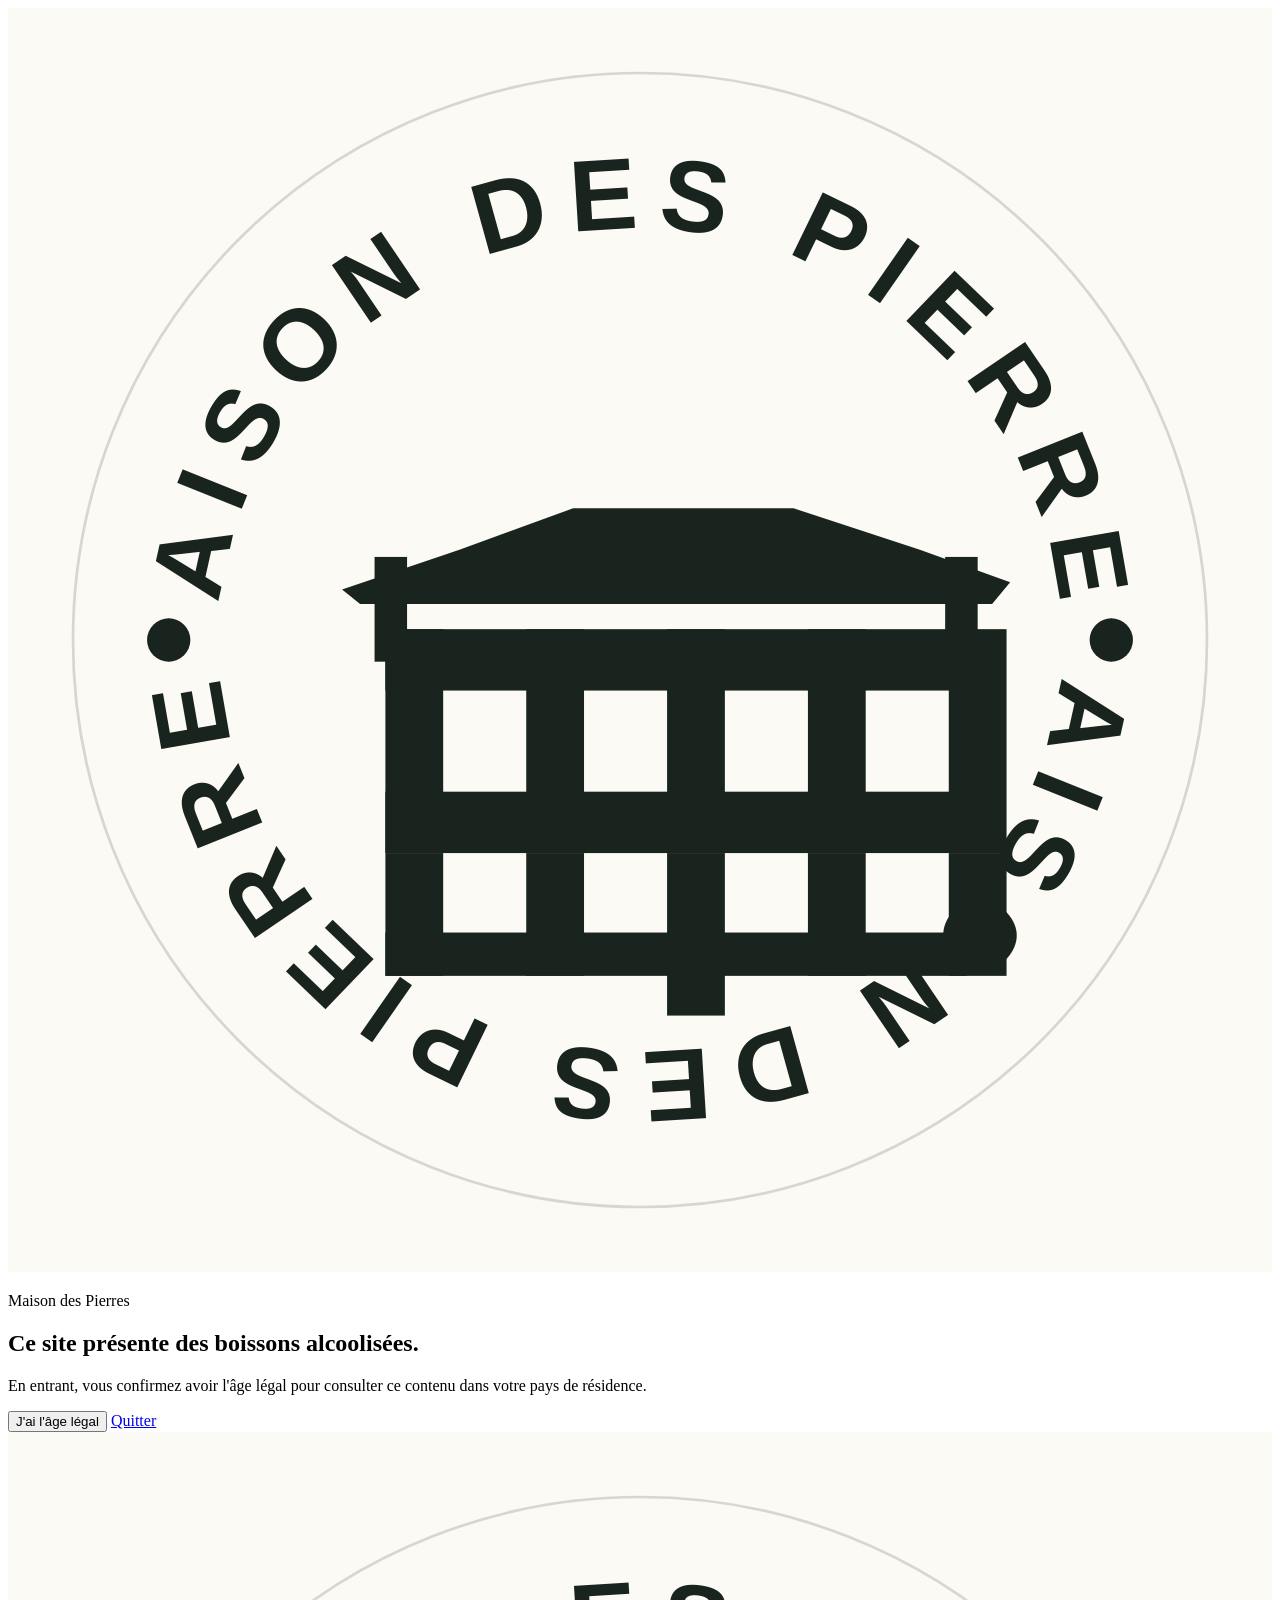
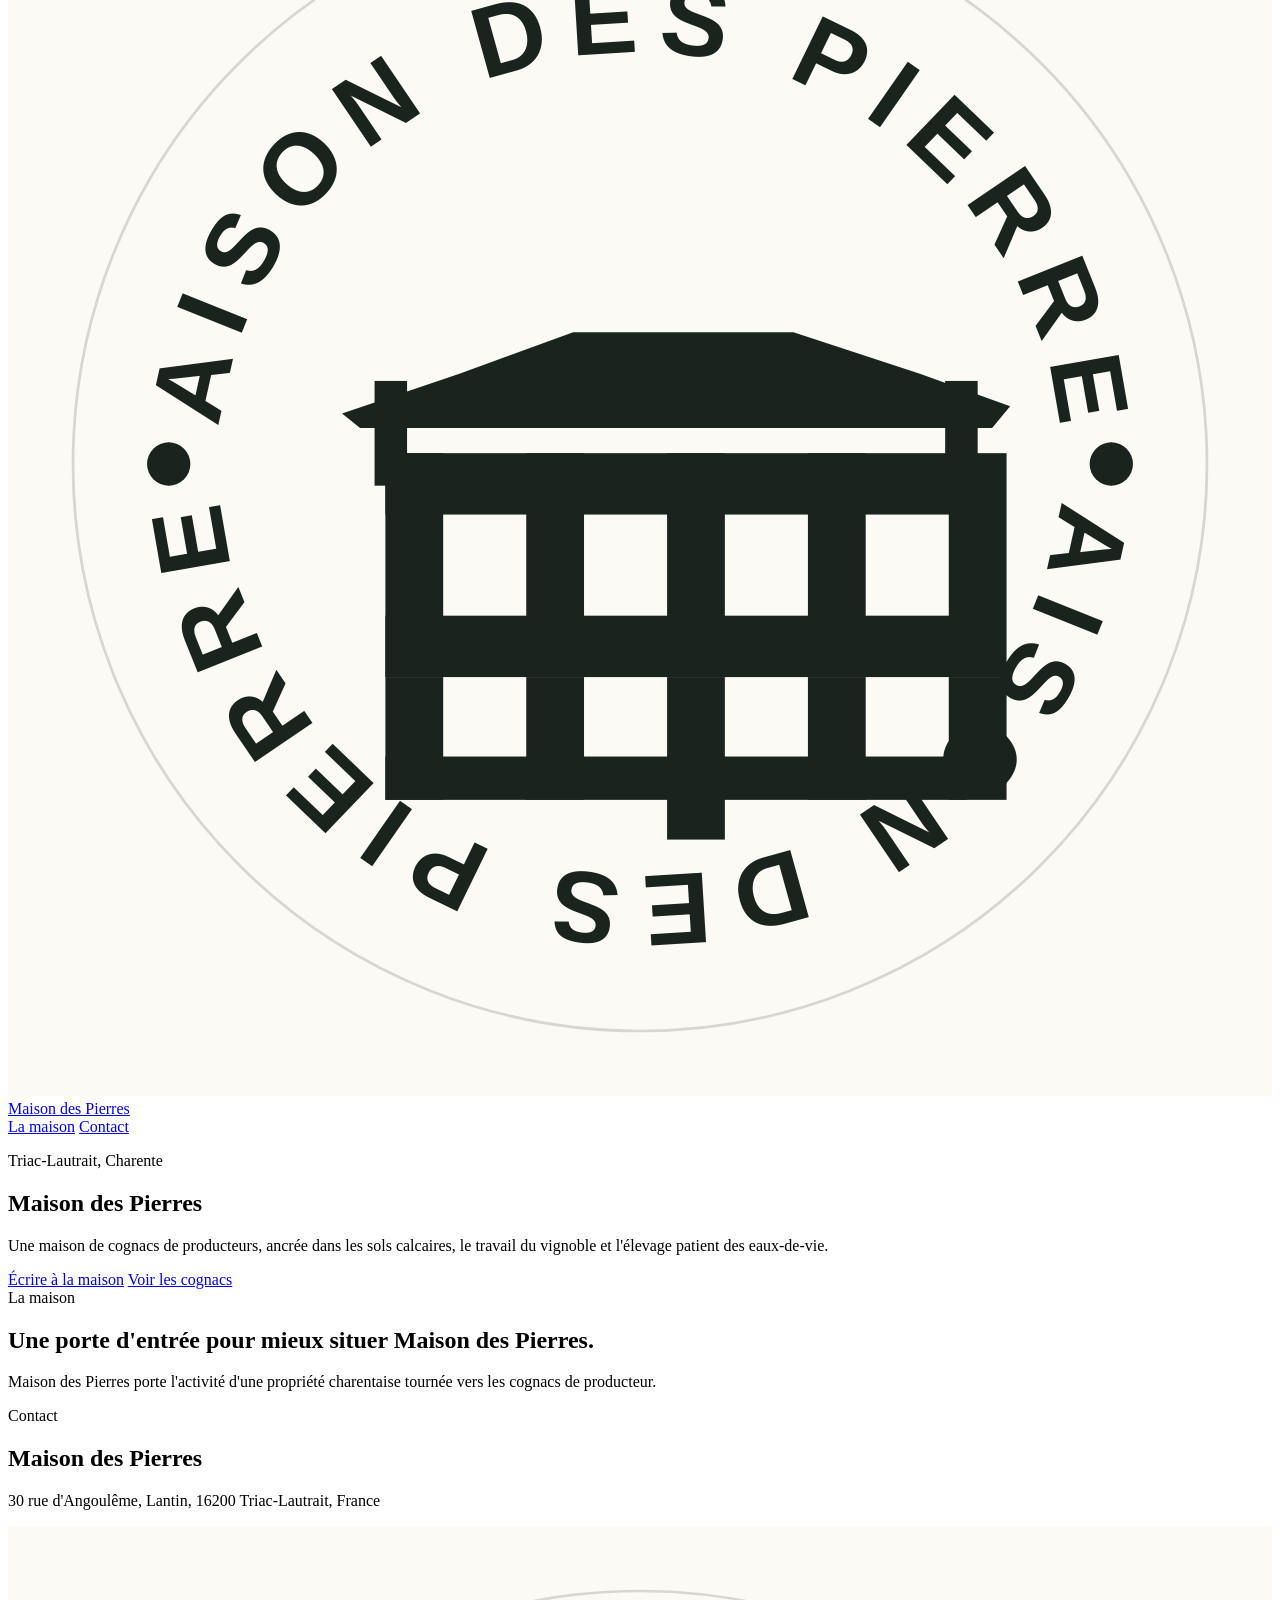
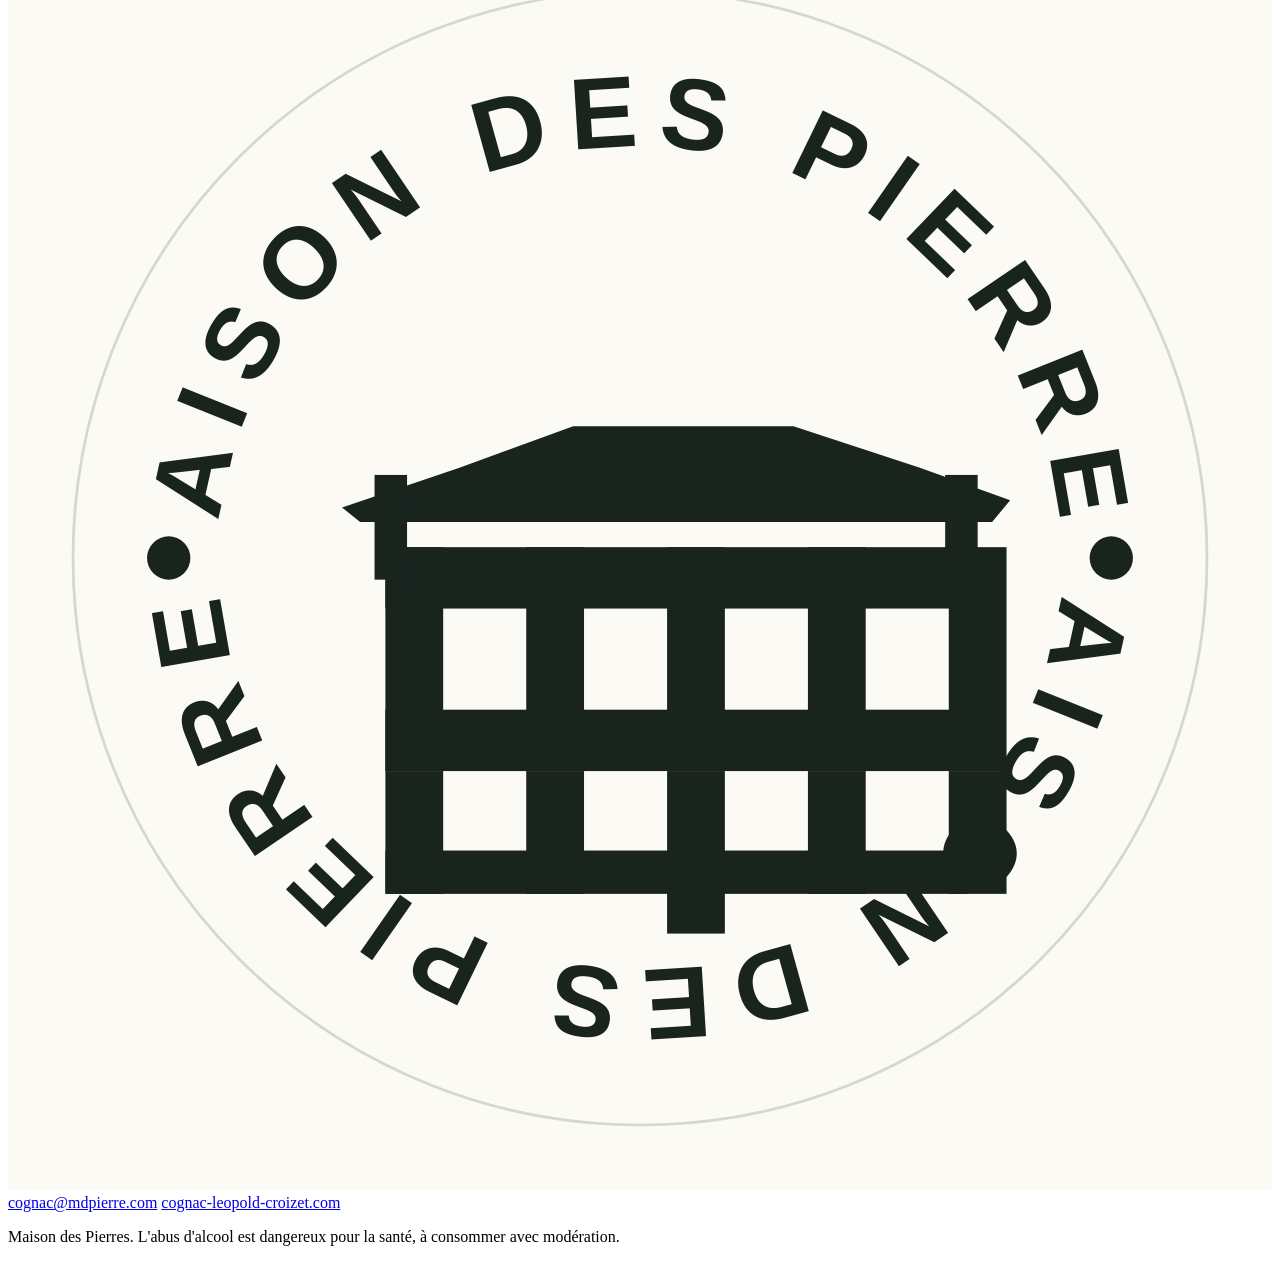
==== index.html @ 7866225a "Add Maison des Pierres landing page HTML" ====
<!doctype html>
<html lang="fr">
  <head>
    <meta charset="utf-8" />
    <meta name="viewport" content="width=device-width, initial-scale=1" />
    <title>Maison des Pierres | Cognacs de producteurs</title>
    <meta
      name="description"
      content="Maison des Pierres rassemble un vignoble familial charentais, la distillation, l'élevage et la mise en bouteille de cognacs de producteurs."
    />
    <meta name="theme-color" content="#183229" />
    <meta property="og:title" content="Maison des Pierres" />
    <meta
      property="og:description"
      content="Une maison charentaise de cognacs de producteurs, ancrée dans le vignoble et la pierre calcaire."
    />
    <meta property="og:type" content="website" />
    <meta property="og:url" content="https://mdespierres.com/" />
    <meta property="og:image" content="assets/maison-des-pierres-logo.svg" />
    <link rel="canonical" href="https://mdespierres.com/" />
    <link rel="icon" type="image/svg+xml" href="assets/favicon.svg" />
    <link rel="preconnect" href="https://fonts.googleapis.com" />
    <link rel="preconnect" href="https://fonts.gstatic.com" crossorigin />
    <link
      href="https://fonts.googleapis.com/css2?family=Fraunces:opsz,wght@9..144,500;9..144,700&family=Manrope:wght@400;500;600;700&display=swap"
      rel="stylesheet"
    />
    <link rel="stylesheet" href="styles.css" />
  </head>
  <body>
    <div class="age-gate" id="age-gate" role="dialog" aria-modal="true" aria-labelledby="age-title">
      <div class="age-gate__panel">
        <img class="age-gate__logo" src="assets/maison-des-pierres-logo.svg" alt="" />
        <p class="eyebrow">Maison des Pierres</p>
        <h2 id="age-title">Ce site présente des boissons alcoolisées.</h2>
        <p>
          En entrant, vous confirmez avoir l'âge légal pour consulter ce contenu
          dans votre pays de résidence.
        </p>
        <div class="age-gate__actions">
          <button class="button button--dark" type="button" id="age-accept">J'ai l'âge légal</button>
          <a class="button button--quiet" href="https://www.google.com">Quitter</a>
        </div>
      </div>
    </div>

    <header class="site-header">
      <a class="brand" href="#accueil" aria-label="Retour à l'accueil">
        <span class="brand__mark">
          <img src="assets/maison-des-pierres-logo.svg" alt="" />
        </span>
        <span>Maison des Pierres</span>
      </a>
      <nav class="site-nav" aria-label="Navigation principale">
        <a href="#maison">La maison</a>
        <a href="#contact">Contact</a>
      </nav>
    </header>

    <main id="accueil">
      <section class="hero" aria-labelledby="hero-title">
        <div class="hero__image" aria-hidden="true"></div>
        <div class="hero__content">
          <p class="hero__kicker">Triac-Lautrait, Charente</p>
          <h1 id="hero-title">Maison des Pierres</h1>
          <p class="hero__lead">
            Une maison de cognacs de producteurs, ancrée dans les sols calcaires,
            le travail du vignoble et l'élevage patient des eaux-de-vie.
          </p>
          <div class="hero__actions" aria-label="Actions principales">
            <a class="button button--light" href="mailto:cognac@mdpierre.com">Écrire à la maison</a>
            <a class="button button--outline" href="https://cognac-leopold-croizet.com/">Voir les cognacs</a>
          </div>
        </div>
      </section>

      <section class="section section--intro" id="maison" aria-labelledby="maison-title">
        <div class="section__label">La maison</div>
        <div class="section__body">
          <h2 id="maison-title">Une porte d'entrée pour mieux situer Maison des Pierres.</h2>
          <p>
            Maison des Pierres porte l'activité d'une propriété charentaise
            tournée vers les cognacs de producteur.
          </p>
        </div>
      </section>

      <section class="contact-band" id="contact" aria-labelledby="contact-title">
        <div>
          <p class="eyebrow">Contact</p>
          <h2 id="contact-title">Maison des Pierres</h2>
          <p>30 rue d'Angoulême, Lantin, 16200 Triac-Lautrait, France</p>
        </div>
        <div class="contact-band__actions">
          <img class="contact-band__logo" src="assets/maison-des-pierres-logo.svg" alt="" />
          <div class="contact-band__links">
            <a class="button button--dark" href="mailto:cognac@mdpierre.com">cognac@mdpierre.com</a>
            <a class="button button--line" href="https://cognac-leopold-croizet.com/">cognac-leopold-croizet.com</a>
          </div>
        </div>
      </section>
    </main>

    <footer class="site-footer">
      <p>Maison des Pierres. L'abus d'alcool est dangereux pour la santé, à consommer avec modération.</p>
    </footer>

    <script src="script.js"></script>
  </body>
</html>
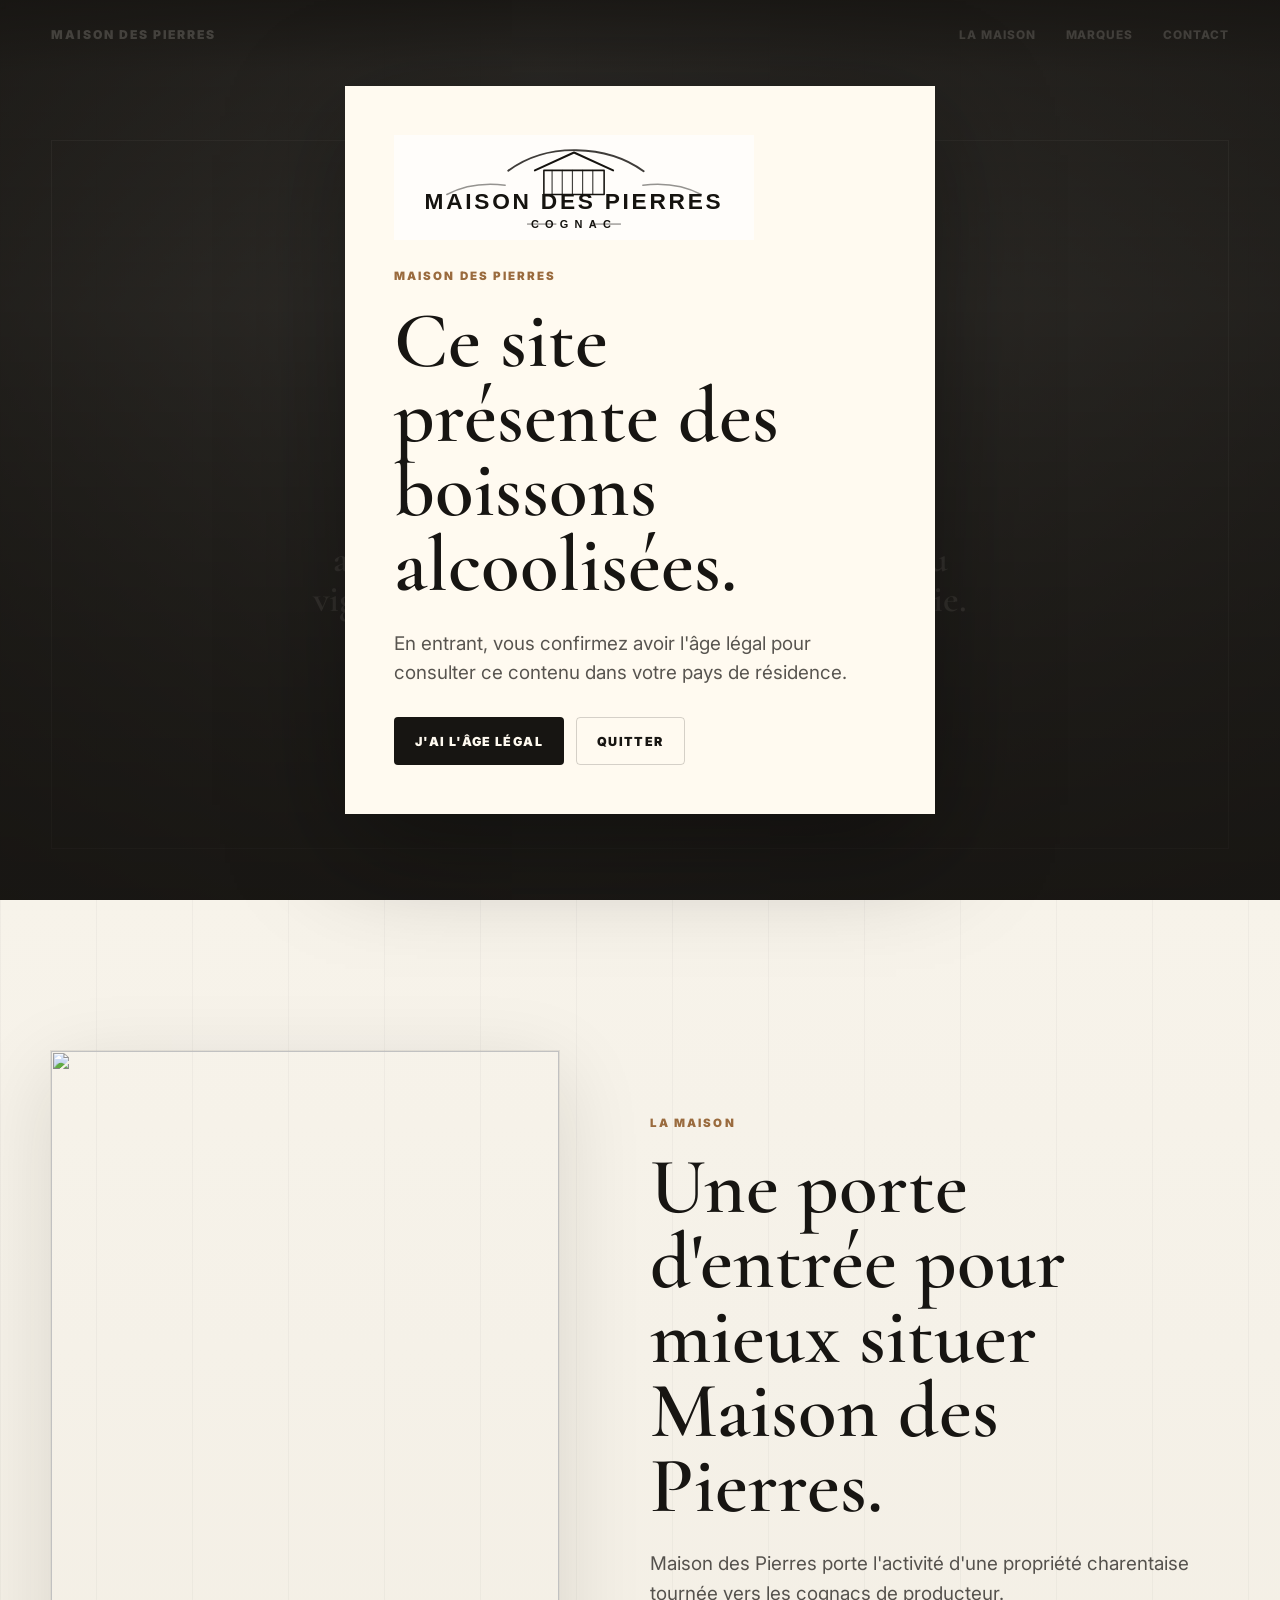
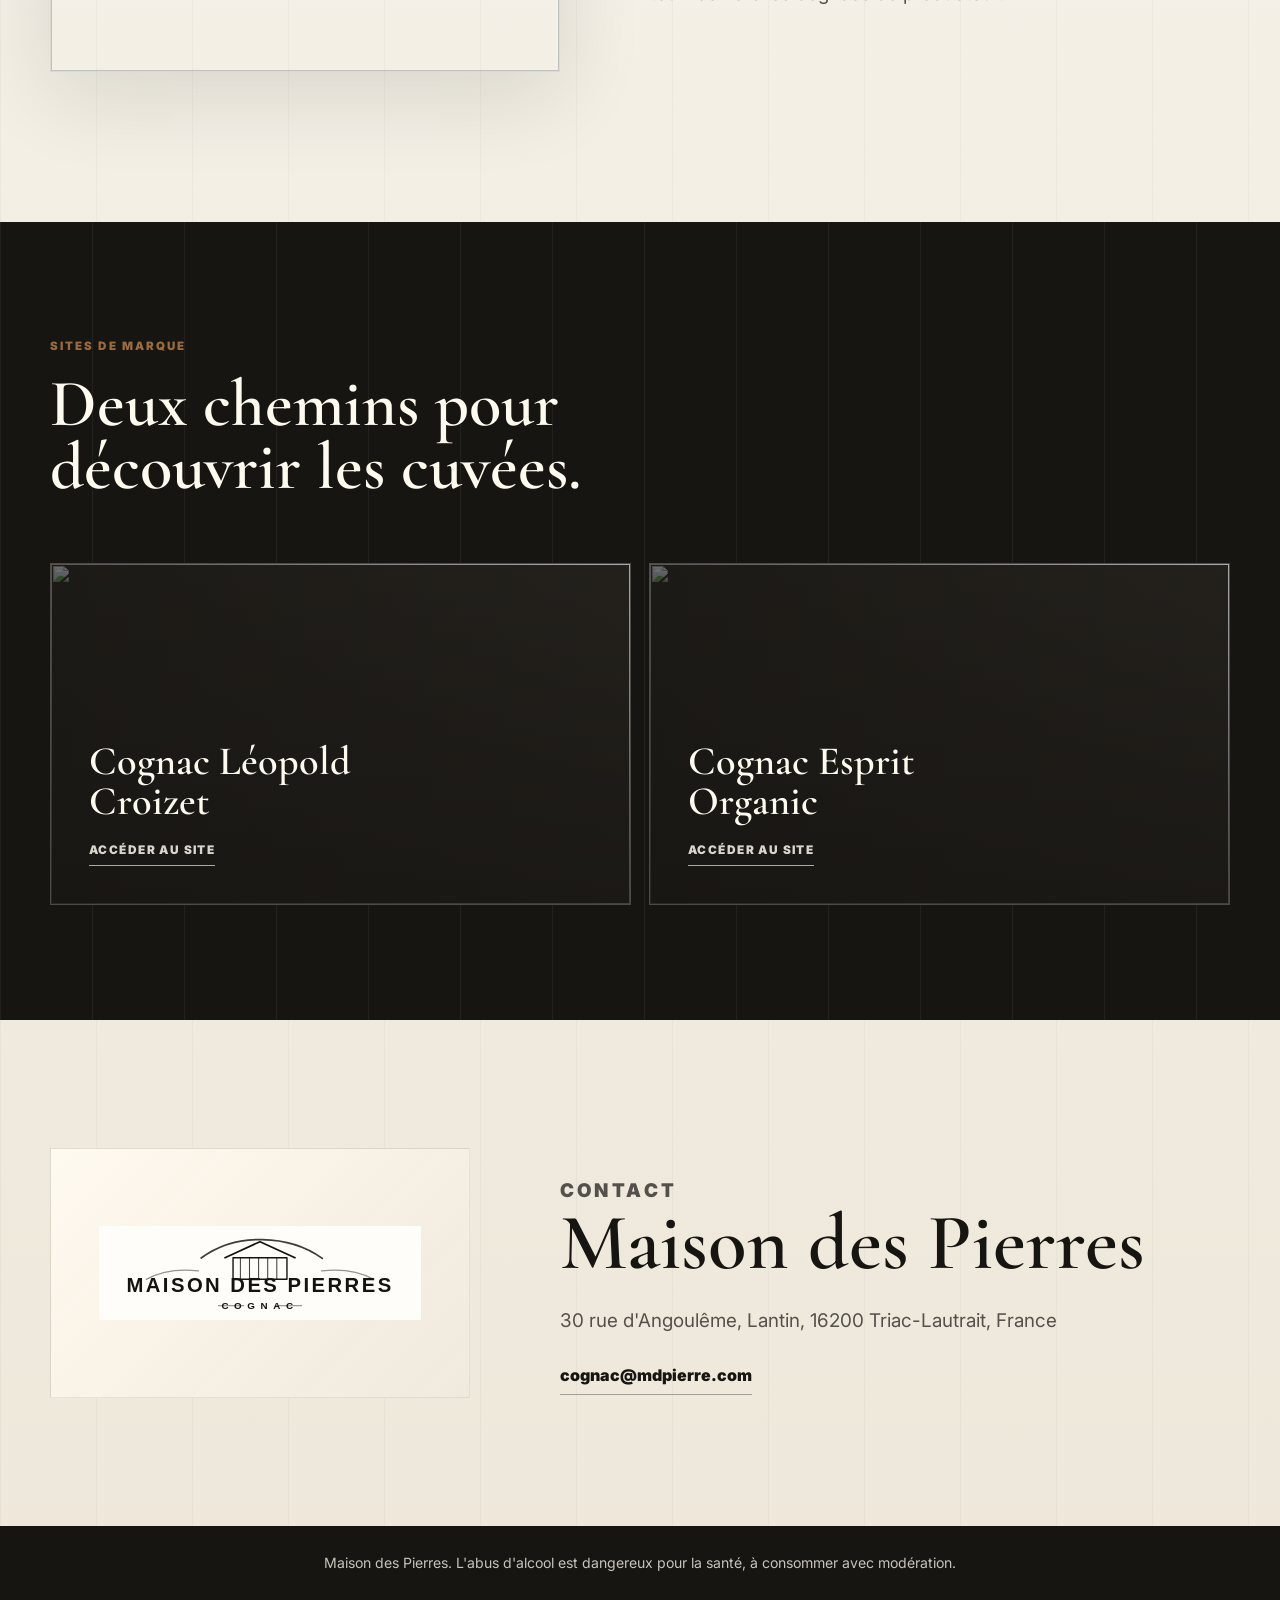
==== commit 96610f69: "Refresh Maison des Pierres homepage" ====
--- a/index.html
+++ b/index.html
@@ -8,21 +8,24 @@
       name="description"
       content="Maison des Pierres rassemble un vignoble familial charentais, la distillation, l'élevage et la mise en bouteille de cognacs de producteurs."
     />
-    <meta name="theme-color" content="#183229" />
+    <meta name="theme-color" content="#171512" />
     <meta property="og:title" content="Maison des Pierres" />
     <meta
       property="og:description"
       content="Une maison charentaise de cognacs de producteurs, ancrée dans le vignoble et la pierre calcaire."
     />
     <meta property="og:type" content="website" />
-    <meta property="og:url" content="https://mdespierres.com/" />
-    <meta property="og:image" content="assets/maison-des-pierres-logo.svg" />
-    <link rel="canonical" href="https://mdespierres.com/" />
+    <meta property="og:url" content="https://mdpierre.com/" />
+    <meta
+      property="og:image"
+      content="https://cognac-esprit-organic.com/assets/img/brand/hero-old-vine.jpg"
+    />
+    <link rel="canonical" href="https://mdpierre.com/" />
     <link rel="icon" type="image/svg+xml" href="assets/favicon.svg" />
     <link rel="preconnect" href="https://fonts.googleapis.com" />
     <link rel="preconnect" href="https://fonts.gstatic.com" crossorigin />
     <link
-      href="https://fonts.googleapis.com/css2?family=Fraunces:opsz,wght@9..144,500;9..144,700&family=Manrope:wght@400;500;600;700&display=swap"
+      href="https://fonts.googleapis.com/css2?family=Cormorant+Garamond:wght@500;600;700&family=Inter:wght@400;500;600;700;800&display=swap"
       rel="stylesheet"
     />
     <link rel="stylesheet" href="styles.css" />
@@ -39,44 +42,51 @@
         </p>
         <div class="age-gate__actions">
           <button class="button button--dark" type="button" id="age-accept">J'ai l'âge légal</button>
-          <a class="button button--quiet" href="https://www.google.com">Quitter</a>
+          <a class="button button--ghost" href="https://www.google.com">Quitter</a>
         </div>
       </div>
     </div>
 
     <header class="site-header">
       <a class="brand" href="#accueil" aria-label="Retour à l'accueil">
-        <span class="brand__mark">
-          <img src="assets/maison-des-pierres-logo.svg" alt="" />
-        </span>
         <span>Maison des Pierres</span>
       </a>
       <nav class="site-nav" aria-label="Navigation principale">
         <a href="#maison">La maison</a>
+        <a href="#marques">Marques</a>
         <a href="#contact">Contact</a>
       </nav>
     </header>
 
     <main id="accueil">
       <section class="hero" aria-labelledby="hero-title">
-        <div class="hero__image" aria-hidden="true"></div>
+        <img
+          class="hero__image"
+          src="https://cognac-esprit-organic.com/assets/img/brand/hero-old-vine.jpg"
+          alt=""
+        />
+        <div class="hero__scrim" aria-hidden="true"></div>
         <div class="hero__content">
           <p class="hero__kicker">Triac-Lautrait, Charente</p>
+          <img class="hero__logo" src="assets/maison-des-pierres-logo.svg" alt="Maison des Pierres Cognac" />
           <h1 id="hero-title">Maison des Pierres</h1>
           <p class="hero__lead">
             Une maison de cognacs de producteurs, ancrée dans les sols calcaires,
             le travail du vignoble et l'élevage patient des eaux-de-vie.
           </p>
-          <div class="hero__actions" aria-label="Actions principales">
-            <a class="button button--light" href="mailto:cognac@mdpierre.com">Écrire à la maison</a>
-            <a class="button button--outline" href="https://cognac-leopold-croizet.com/">Voir les cognacs</a>
-          </div>
+          <a class="button button--light" href="mailto:cognac@mdpierre.com">Écrire à la maison</a>
         </div>
       </section>
 
-      <section class="section section--intro" id="maison" aria-labelledby="maison-title">
-        <div class="section__label">La maison</div>
-        <div class="section__body">
+      <section class="intro" id="maison" aria-labelledby="maison-title">
+        <div class="intro__media">
+          <img
+            src="https://cognac-leopold-croizet.com/wp-content/uploads/2022/02/propriete_02-scaled.jpg"
+            alt=""
+          />
+        </div>
+        <div class="intro__content">
+          <p class="eyebrow">La maison</p>
           <h2 id="maison-title">Une porte d'entrée pour mieux situer Maison des Pierres.</h2>
           <p>
             Maison des Pierres porte l'activité d'une propriété charentaise
@@ -85,18 +95,43 @@
         </div>
       </section>
 
+      <section class="brand-links" id="marques" aria-labelledby="brands-title">
+        <div class="brand-links__heading">
+          <p class="eyebrow">Sites de marque</p>
+          <h2 id="brands-title">Deux chemins pour découvrir les cuvées.</h2>
+        </div>
+        <div class="brand-links__grid">
+          <a class="brand-card" href="https://cognac-leopold-croizet.com/">
+            <img
+              src="https://cognac-leopold-croizet.com/wp-content/uploads/2021/10/rencontre_01-scaled-scaled.jpg"
+              alt=""
+            />
+            <span class="brand-card__shade" aria-hidden="true"></span>
+            <span class="brand-card__content">
+              <span>Cognac Léopold Croizet</span>
+              <span>Accéder au site</span>
+            </span>
+          </a>
+          <a class="brand-card" href="https://cognac-esprit-organic.com/">
+            <img src="https://cognac-esprit-organic.com/assets/img/products/gamme-esprit-organic.jpg" alt="" />
+            <span class="brand-card__shade" aria-hidden="true"></span>
+            <span class="brand-card__content">
+              <span>Cognac Esprit Organic</span>
+              <span>Accéder au site</span>
+            </span>
+          </a>
+        </div>
+      </section>
+
       <section class="contact-band" id="contact" aria-labelledby="contact-title">
-        <div>
+        <div class="contact-band__identity">
+          <img src="assets/maison-des-pierres-logo.svg" alt="" />
+        </div>
+        <div class="contact-band__content">
           <p class="eyebrow">Contact</p>
           <h2 id="contact-title">Maison des Pierres</h2>
           <p>30 rue d'Angoulême, Lantin, 16200 Triac-Lautrait, France</p>
-        </div>
-        <div class="contact-band__actions">
-          <img class="contact-band__logo" src="assets/maison-des-pierres-logo.svg" alt="" />
-          <div class="contact-band__links">
-            <a class="button button--dark" href="mailto:cognac@mdpierre.com">cognac@mdpierre.com</a>
-            <a class="button button--line" href="https://cognac-leopold-croizet.com/">cognac-leopold-croizet.com</a>
-          </div>
+          <a class="contact-link" href="mailto:cognac@mdpierre.com">cognac@mdpierre.com</a>
         </div>
       </section>
     </main>
--- a/styles.css
+++ b/styles.css
@@ -0,0 +1,565 @@
+:root {
+  --ink: #171512;
+  --charcoal: #26231e;
+  --paper: #f5f1e8;
+  --vellum: #fffaf0;
+  --stone: #d7ccba;
+  --vine: #263e31;
+  --moss: #5f7357;
+  --bronze: #9a6b3e;
+  --cognac: #b66d35;
+  --wine: #5e2f28;
+  --white: #ffffff;
+  --shadow: 0 26px 90px rgba(23, 21, 18, 0.22);
+  --radius: 8px;
+  color: var(--ink);
+  background: var(--paper);
+  font-family: "Inter", Arial, sans-serif;
+  letter-spacing: 0;
+}
+
+* {
+  box-sizing: border-box;
+}
+
+html {
+  scroll-behavior: smooth;
+}
+
+body {
+  min-width: 320px;
+  margin: 0;
+  color: var(--ink);
+  background:
+    linear-gradient(90deg, rgba(38, 35, 30, 0.035) 1px, transparent 1px) 0 0 / 96px 96px,
+    linear-gradient(180deg, #fbf7ee 0%, var(--paper) 42%, #eee7da 100%);
+  font-family: "Inter", Arial, sans-serif;
+  line-height: 1.55;
+}
+
+body.age-locked {
+  overflow: hidden;
+}
+
+a {
+  color: inherit;
+  text-decoration: none;
+}
+
+img {
+  display: block;
+  max-width: 100%;
+}
+
+button,
+a {
+  -webkit-tap-highlight-color: transparent;
+}
+
+button:focus-visible,
+a:focus-visible {
+  outline: 3px solid rgba(154, 107, 62, 0.95);
+  outline-offset: 4px;
+}
+
+.site-header {
+  position: fixed;
+  inset: 0 0 auto;
+  z-index: 20;
+  display: grid;
+  grid-template-columns: 1fr auto;
+  align-items: center;
+  gap: clamp(14px, 3vw, 34px);
+  padding: 26px clamp(18px, 4vw, 58px);
+  color: var(--vellum);
+  background: linear-gradient(180deg, rgba(23, 21, 18, 0.74), rgba(23, 21, 18, 0));
+}
+
+.brand {
+  justify-self: start;
+  color: rgba(255, 250, 240, 0.88);
+  font-size: 0.76rem;
+  font-weight: 900;
+  letter-spacing: 0.16em;
+  text-transform: uppercase;
+}
+
+.site-nav {
+  justify-self: end;
+  display: flex;
+  align-items: center;
+  gap: clamp(14px, 2.6vw, 30px);
+  font-size: 0.74rem;
+  font-weight: 800;
+  letter-spacing: 0.08em;
+  text-transform: uppercase;
+}
+
+.site-nav a {
+  opacity: 0.82;
+}
+
+.site-nav a:hover {
+  opacity: 1;
+}
+
+.hero {
+  position: relative;
+  isolation: isolate;
+  display: grid;
+  min-height: 100svh;
+  overflow: hidden;
+  color: var(--vellum);
+}
+
+.hero__image,
+.hero__scrim {
+  position: absolute;
+  inset: 0;
+  z-index: -2;
+}
+
+.hero__image {
+  width: 100%;
+  height: 100%;
+  object-fit: cover;
+  filter: saturate(0.88) contrast(1.08);
+  transform: scale(1.02);
+}
+
+.hero__scrim {
+  z-index: -1;
+  background:
+    linear-gradient(180deg, rgba(23, 21, 18, 0.64) 0%, rgba(23, 21, 18, 0.22) 34%, rgba(23, 21, 18, 0.78) 100%),
+    linear-gradient(90deg, rgba(23, 21, 18, 0.64), rgba(23, 21, 18, 0.14) 42%, rgba(23, 21, 18, 0.6));
+}
+
+.hero::after {
+  position: absolute;
+  inset: clamp(92px, 12vw, 140px) clamp(18px, 4vw, 58px) clamp(28px, 4vw, 58px);
+  z-index: -1;
+  pointer-events: none;
+  content: "";
+  border: 1px solid rgba(255, 250, 240, 0.26);
+}
+
+.hero__content {
+  display: grid;
+  justify-items: center;
+  align-self: center;
+  width: min(850px, calc(100% - 36px));
+  padding: clamp(126px, 16vw, 190px) 0 clamp(80px, 10vw, 120px);
+  margin: 0 auto;
+  text-align: center;
+}
+
+.hero__kicker,
+.eyebrow {
+  margin: 0 0 18px;
+  color: var(--bronze);
+  font-size: 0.72rem;
+  font-weight: 900;
+  letter-spacing: 0.18em;
+  text-transform: uppercase;
+}
+
+.hero__kicker {
+  color: rgba(255, 250, 240, 0.78);
+}
+
+.hero__logo {
+  width: min(500px, 78vw);
+  filter: drop-shadow(0 22px 54px rgba(23, 21, 18, 0.4));
+}
+
+.hero h1 {
+  position: absolute;
+  width: 1px;
+  height: 1px;
+  padding: 0;
+  margin: -1px;
+  overflow: hidden;
+  clip: rect(0, 0, 0, 0);
+  white-space: nowrap;
+  border: 0;
+}
+
+.hero__lead {
+  max-width: 690px;
+  margin: clamp(28px, 5vw, 48px) 0 0;
+  color: rgba(255, 250, 240, 0.9);
+  font-family: "Cormorant Garamond", Georgia, serif;
+  font-size: clamp(1.55rem, 3vw, 2.35rem);
+  font-weight: 600;
+  line-height: 1.06;
+}
+
+.button {
+  display: inline-flex;
+  align-items: center;
+  justify-content: center;
+  min-height: 48px;
+  padding: 0 20px;
+  margin-top: 32px;
+  border: 1px solid transparent;
+  border-radius: 4px;
+  font: inherit;
+  font-size: 0.78rem;
+  font-weight: 900;
+  letter-spacing: 0.11em;
+  text-transform: uppercase;
+  cursor: pointer;
+  transition:
+    border-color 180ms ease,
+    background 180ms ease,
+    color 180ms ease,
+    transform 180ms ease;
+}
+
+.button:hover {
+  transform: translateY(-2px);
+}
+
+.button--light {
+  color: var(--ink);
+  background: var(--vellum);
+  border-color: rgba(255, 250, 240, 0.74);
+}
+
+.button--dark {
+  color: var(--vellum);
+  background: var(--ink);
+}
+
+.button--ghost {
+  color: var(--ink);
+  border-color: rgba(23, 21, 18, 0.18);
+  background: transparent;
+}
+
+.intro {
+  display: grid;
+  grid-template-columns: minmax(260px, 0.88fr) minmax(0, 1fr);
+  gap: clamp(34px, 7vw, 94px);
+  align-items: center;
+  width: min(1180px, calc(100% - 36px));
+  padding: clamp(82px, 12vw, 150px) 0;
+  margin: 0 auto;
+}
+
+.intro__media {
+  aspect-ratio: 0.82;
+  overflow: hidden;
+  border: 1px solid rgba(23, 21, 18, 0.1);
+  box-shadow: 0 22px 80px rgba(23, 21, 18, 0.12);
+}
+
+.intro__media img {
+  width: 100%;
+  height: 100%;
+  object-fit: cover;
+  filter: saturate(0.86) contrast(1.02);
+}
+
+.intro__content {
+  max-width: 720px;
+}
+
+.intro h2,
+.brand-links h2,
+.contact-band h2,
+.age-gate__panel h2 {
+  margin: 0;
+  color: var(--ink);
+  font-family: "Cormorant Garamond", Georgia, serif;
+  font-size: clamp(2.5rem, 6.2vw, 5.8rem);
+  font-weight: 600;
+  line-height: 0.94;
+}
+
+.intro__content p:not(.eyebrow),
+.contact-band p,
+.age-gate__panel p:not(.eyebrow) {
+  max-width: 620px;
+  margin: 26px 0 0;
+  color: rgba(23, 21, 18, 0.72);
+  font-size: clamp(1.02rem, 1.5vw, 1.18rem);
+}
+
+.brand-links {
+  padding: clamp(66px, 9vw, 116px) 0;
+  color: var(--vellum);
+  background:
+    linear-gradient(90deg, rgba(255, 250, 240, 0.05) 1px, transparent 1px) 0 0 / 92px 92px,
+    var(--ink);
+}
+
+.brand-links__heading,
+.brand-links__grid {
+  width: min(1180px, calc(100% - 36px));
+  margin: 0 auto;
+}
+
+.brand-links h2 {
+  max-width: 660px;
+  color: var(--vellum);
+  font-size: clamp(2.35rem, 5.2vw, 4.9rem);
+}
+
+.brand-links__grid {
+  display: grid;
+  grid-template-columns: repeat(2, minmax(0, 1fr));
+  gap: 18px;
+  margin-top: clamp(34px, 6vw, 64px);
+}
+
+.brand-card {
+  position: relative;
+  isolation: isolate;
+  min-height: clamp(250px, 28vw, 340px);
+  overflow: hidden;
+  border: 1px solid rgba(255, 250, 240, 0.18);
+  background: var(--charcoal);
+}
+
+.brand-card img,
+.brand-card__shade {
+  position: absolute;
+  inset: 0;
+  z-index: -2;
+  width: 100%;
+  height: 100%;
+}
+
+.brand-card img {
+  object-fit: cover;
+  filter: saturate(0.82) contrast(1.02);
+  transition:
+    filter 240ms ease,
+    transform 320ms ease;
+}
+
+.brand-card__shade {
+  z-index: -1;
+  background:
+    linear-gradient(180deg, rgba(23, 21, 18, 0.12), rgba(23, 21, 18, 0.74)),
+    linear-gradient(90deg, rgba(23, 21, 18, 0.58), rgba(23, 21, 18, 0.02));
+}
+
+.brand-card__content {
+  display: flex;
+  flex-direction: column;
+  justify-content: flex-end;
+  min-height: inherit;
+  padding: clamp(22px, 4vw, 38px);
+}
+
+.brand-card__content span:first-child {
+  max-width: 320px;
+  font-family: "Cormorant Garamond", Georgia, serif;
+  font-size: clamp(1.9rem, 3.15vw, 3rem);
+  font-weight: 600;
+  line-height: 0.98;
+}
+
+.brand-card__content span:last-child {
+  width: max-content;
+  margin-top: 20px;
+  padding-bottom: 5px;
+  border-bottom: 1px solid rgba(255, 250, 240, 0.64);
+  color: rgba(255, 250, 240, 0.84);
+  font-size: 0.74rem;
+  font-weight: 900;
+  letter-spacing: 0.12em;
+  text-transform: uppercase;
+}
+
+.brand-card:hover img {
+  filter: saturate(1) contrast(1.06);
+  transform: scale(1.035);
+}
+
+.contact-band {
+  display: grid;
+  grid-template-columns: minmax(220px, 420px) minmax(0, 1fr);
+  gap: clamp(32px, 7vw, 92px);
+  align-items: center;
+  width: min(1180px, calc(100% - 36px));
+  padding: clamp(72px, 10vw, 132px) 0;
+  margin: 0 auto;
+}
+
+.contact-band__identity {
+  display: grid;
+  min-height: 250px;
+  place-items: center;
+  padding: clamp(28px, 5vw, 48px);
+  border: 1px solid rgba(23, 21, 18, 0.1);
+  background:
+    linear-gradient(135deg, rgba(255, 250, 240, 0.9), rgba(238, 231, 218, 0.88)),
+    var(--vellum);
+}
+
+.contact-band__identity img {
+  width: min(360px, 100%);
+}
+
+.contact-link {
+  display: inline-block;
+  margin-top: 28px;
+  padding-bottom: 6px;
+  border-bottom: 1px solid rgba(23, 21, 18, 0.35);
+  color: var(--ink);
+  font-weight: 900;
+}
+
+.site-footer {
+  padding: 26px 18px 34px;
+  color: rgba(255, 250, 240, 0.76);
+  background: var(--ink);
+  text-align: center;
+}
+
+.site-footer p {
+  max-width: 900px;
+  margin: 0 auto;
+  font-size: 0.88rem;
+}
+
+.age-gate {
+  position: fixed;
+  inset: 0;
+  z-index: 100;
+  display: grid;
+  place-items: center;
+  padding: 18px;
+  background:
+    linear-gradient(180deg, rgba(23, 21, 18, 0.78), rgba(23, 21, 18, 0.92)),
+    url("https://cognac-esprit-organic.com/assets/img/brand/hero-old-vine.jpg") center / cover;
+}
+
+.age-gate[hidden] {
+  display: none;
+}
+
+.age-gate__panel {
+  width: min(590px, 100%);
+  padding: clamp(28px, 6vw, 48px);
+  border: 1px solid rgba(255, 250, 240, 0.38);
+  background: var(--vellum);
+  box-shadow: 0 30px 110px rgba(0, 0, 0, 0.38);
+}
+
+.age-gate__logo {
+  width: min(360px, 100%);
+  margin: 0 0 28px;
+}
+
+.age-gate__actions {
+  display: flex;
+  flex-wrap: wrap;
+  gap: 12px;
+  margin-top: 30px;
+}
+
+.age-gate__actions .button {
+  margin-top: 0;
+}
+
+@media (prefers-reduced-motion: reduce) {
+  *,
+  *::before,
+  *::after {
+    scroll-behavior: auto !important;
+    transition: none !important;
+  }
+}
+
+@media (max-width: 920px) {
+  .site-header {
+    position: absolute;
+    grid-template-columns: 1fr;
+    justify-items: center;
+    gap: 16px;
+    background: linear-gradient(180deg, rgba(23, 21, 18, 0.72), rgba(23, 21, 18, 0));
+  }
+
+  .brand,
+  .site-nav {
+    grid-column: 1;
+    justify-self: center;
+  }
+
+  .site-nav {
+    gap: 18px;
+    font-size: 0.68rem;
+  }
+
+  .intro,
+  .contact-band {
+    grid-template-columns: 1fr;
+  }
+
+  .intro__media {
+    aspect-ratio: 1.3;
+  }
+
+  .brand-links__grid {
+    grid-template-columns: 1fr;
+  }
+}
+
+@media (max-width: 560px) {
+  .site-header {
+    padding-top: 22px;
+  }
+
+  .brand {
+    font-size: 0.68rem;
+  }
+
+  .site-nav {
+    width: 100%;
+    justify-content: center;
+    gap: 12px;
+  }
+
+  .hero__content {
+    width: min(100% - 28px, 850px);
+    padding-top: 168px;
+  }
+
+  .hero::after {
+    inset: 124px 14px 22px;
+  }
+
+  .hero__logo {
+    width: min(390px, 88vw);
+  }
+
+  .intro h2,
+  .brand-links h2,
+  .contact-band h2 {
+    font-size: clamp(2.7rem, 12vw, 4.25rem);
+    line-height: 0.98;
+  }
+
+  .button {
+    width: 100%;
+  }
+
+  .intro,
+  .brand-links__heading,
+  .brand-links__grid,
+  .contact-band {
+    width: min(100% - 28px, 1180px);
+  }
+
+  .brand-card {
+    min-height: 286px;
+  }
+
+  .age-gate__actions {
+    flex-direction: column;
+  }
+}
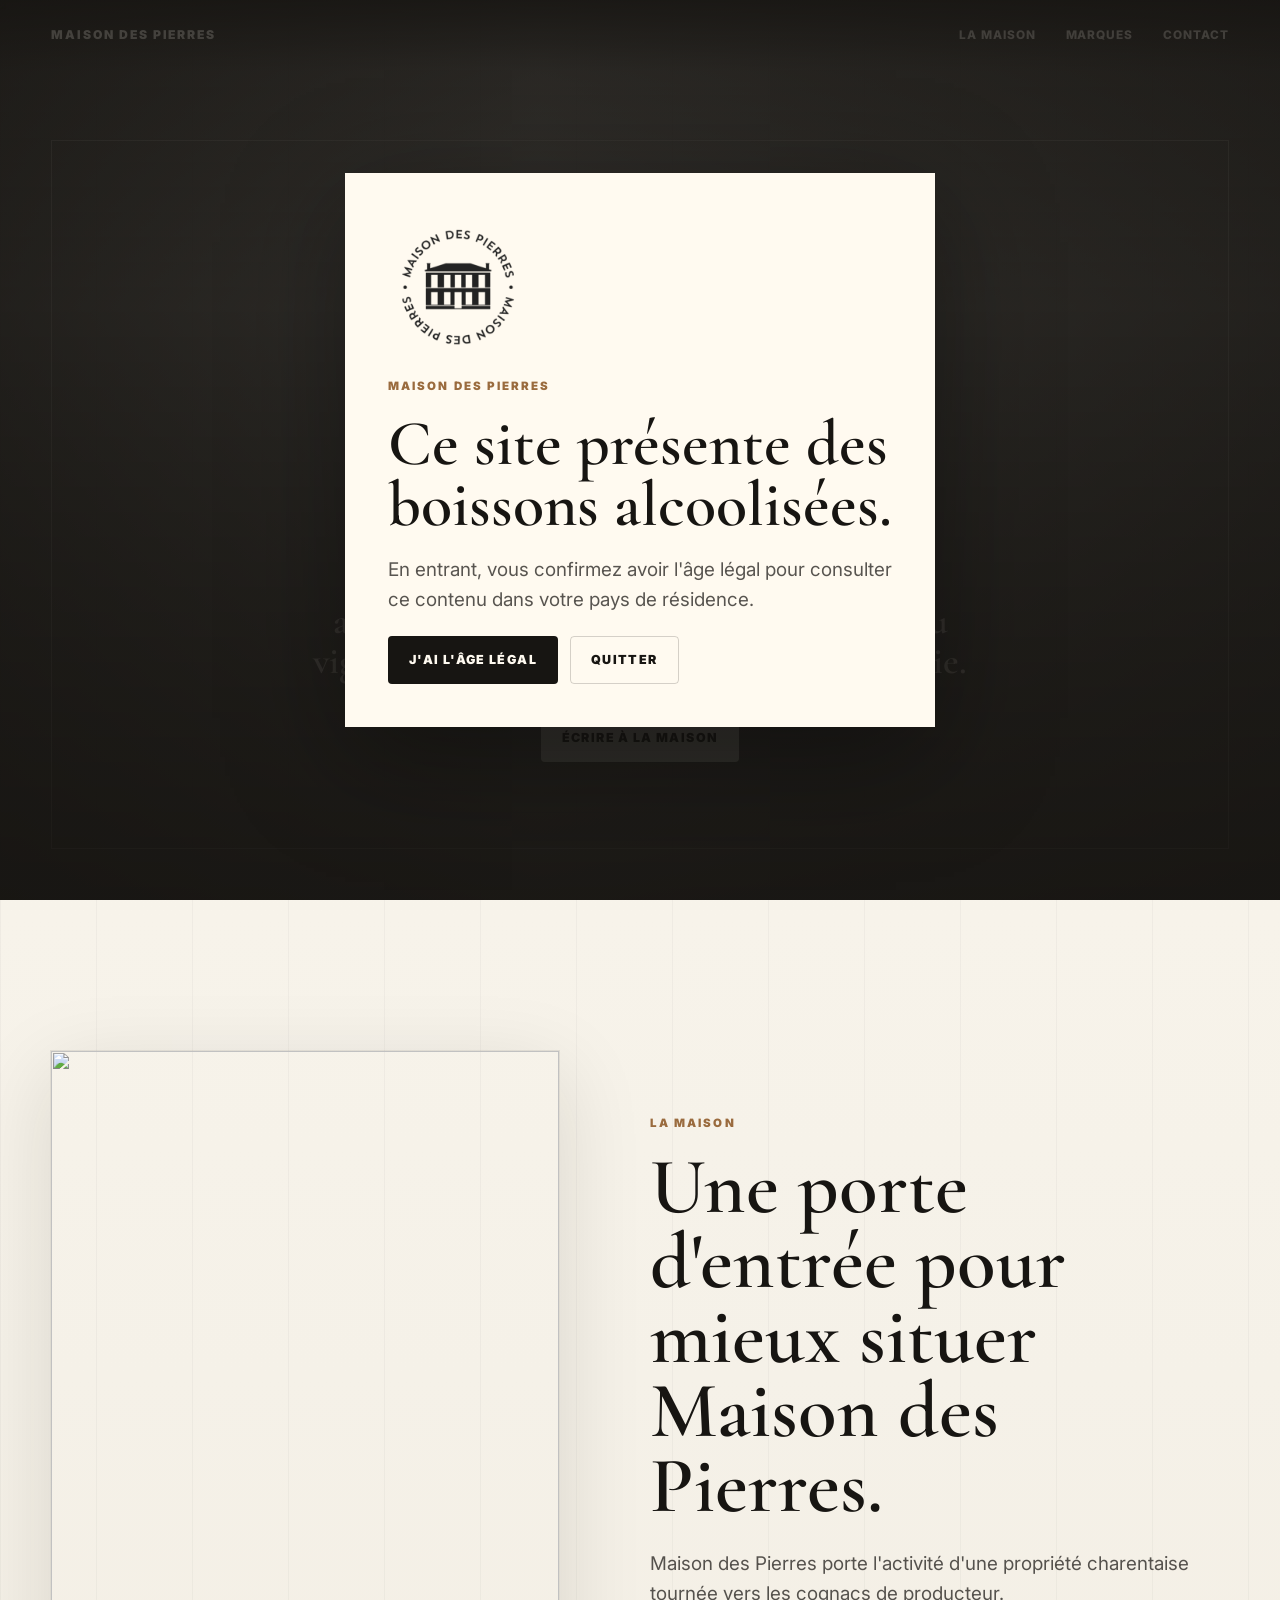
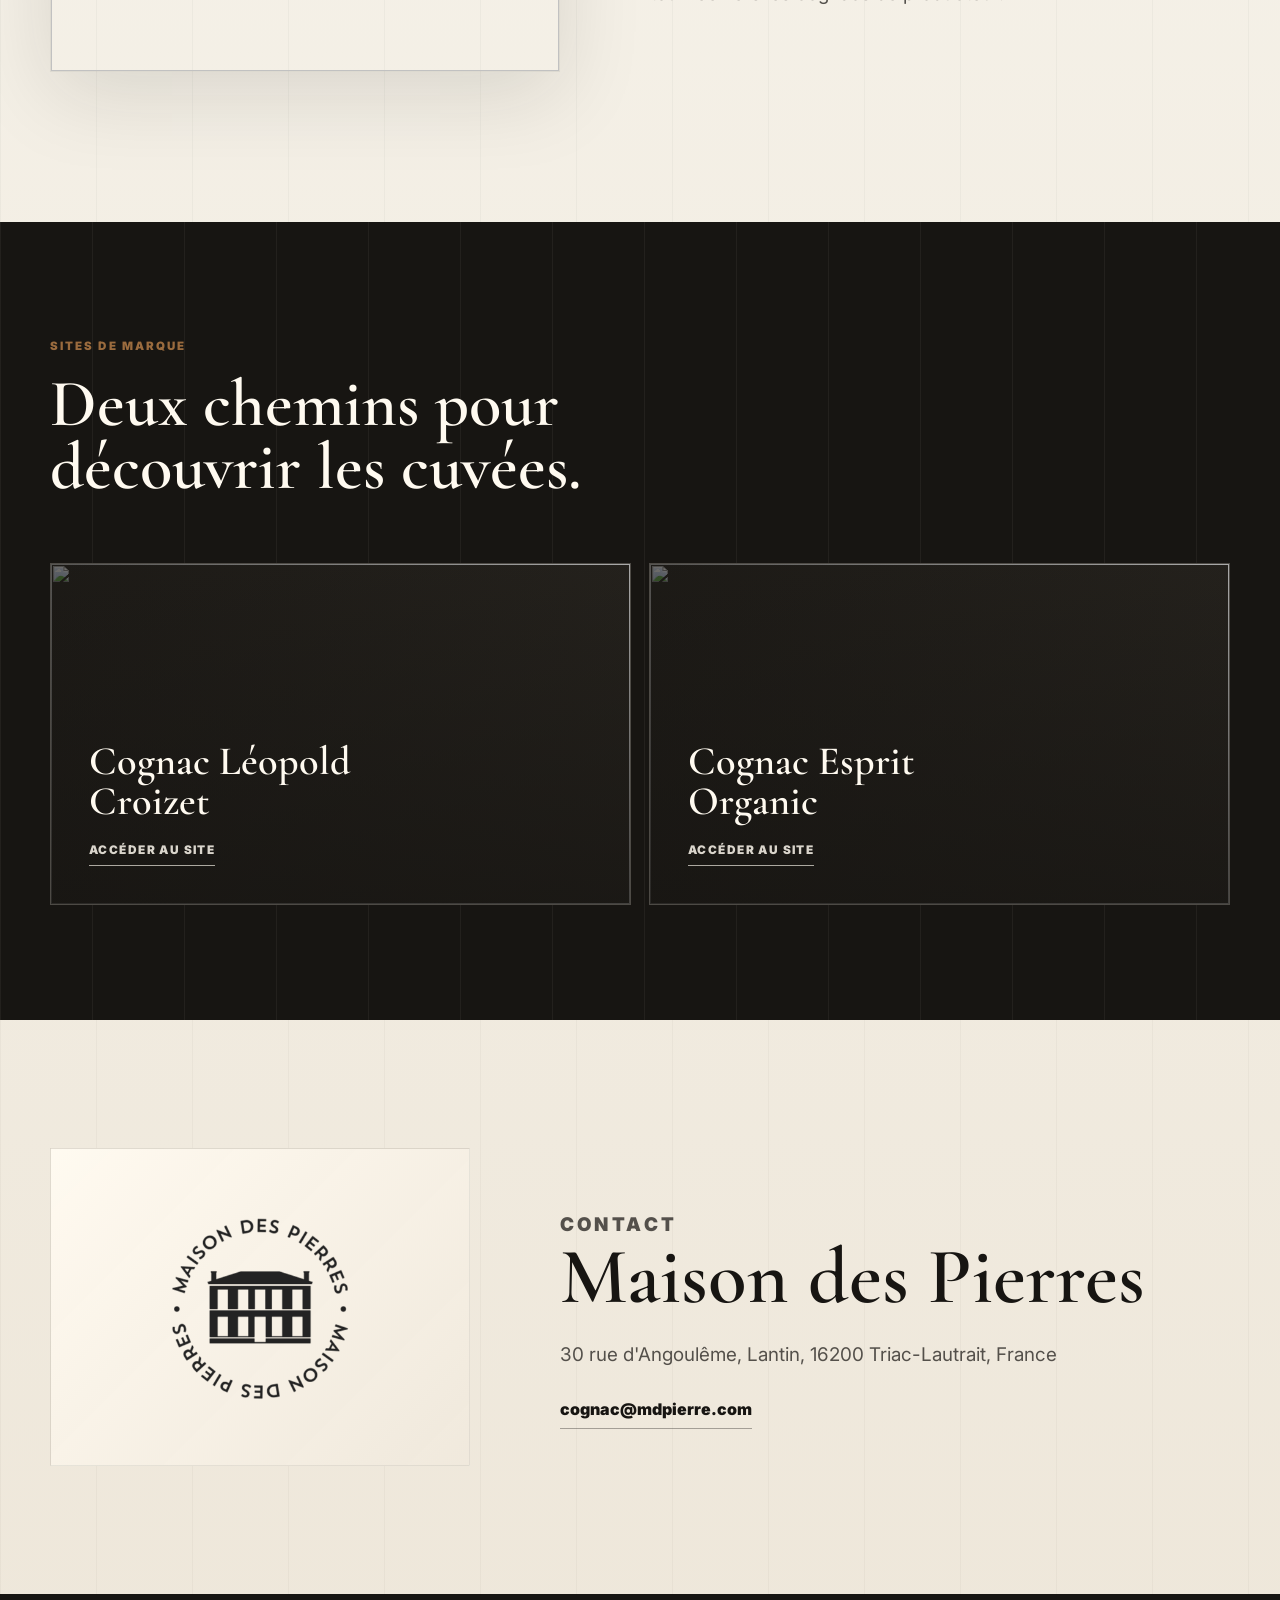
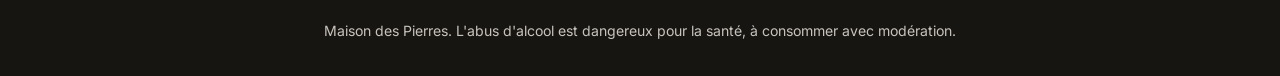
==== commit f54cc31f: "Use original Maison des Pierres logo" ====
--- a/index.html
+++ b/index.html
@@ -33,7 +33,7 @@
   <body>
     <div class="age-gate" id="age-gate" role="dialog" aria-modal="true" aria-labelledby="age-title">
       <div class="age-gate__panel">
-        <img class="age-gate__logo" src="assets/maison-des-pierres-logo.svg" alt="" />
+        <img class="age-gate__logo" src="assets/maison-des-pierres-logo-original.png" alt="" />
         <p class="eyebrow">Maison des Pierres</p>
         <h2 id="age-title">Ce site présente des boissons alcoolisées.</h2>
         <p>
@@ -68,7 +68,11 @@
         <div class="hero__scrim" aria-hidden="true"></div>
         <div class="hero__content">
           <p class="hero__kicker">Triac-Lautrait, Charente</p>
-          <img class="hero__logo" src="assets/maison-des-pierres-logo.svg" alt="Maison des Pierres Cognac" />
+          <img
+            class="hero__logo"
+            src="assets/maison-des-pierres-logo-original.png"
+            alt="Maison des Pierres Cognac"
+          />
           <h1 id="hero-title">Maison des Pierres</h1>
           <p class="hero__lead">
             Une maison de cognacs de producteurs, ancrée dans les sols calcaires,
@@ -125,7 +129,7 @@
 
       <section class="contact-band" id="contact" aria-labelledby="contact-title">
         <div class="contact-band__identity">
-          <img src="assets/maison-des-pierres-logo.svg" alt="" />
+          <img src="assets/maison-des-pierres-logo-original.png" alt="" />
         </div>
         <div class="contact-band__content">
           <p class="eyebrow">Contact</p>
--- a/styles.css
+++ b/styles.css
@@ -168,7 +168,9 @@
 }
 
 .hero__logo {
-  width: min(500px, 78vw);
+  display: block;
+  width: clamp(190px, 22vw, 270px);
+  margin: 0 auto;
   filter: drop-shadow(0 22px 54px rgba(23, 21, 18, 0.4));
 }
 
@@ -401,7 +403,7 @@
 }
 
 .contact-band__identity img {
-  width: min(360px, 100%);
+  width: min(220px, 100%);
 }
 
 .contact-link {
@@ -444,22 +446,33 @@
 
 .age-gate__panel {
   width: min(590px, 100%);
-  padding: clamp(28px, 6vw, 48px);
+  max-height: calc(100vh - 36px);
+  overflow: auto;
+  padding: clamp(24px, 5vw, 42px);
   border: 1px solid rgba(255, 250, 240, 0.38);
   background: var(--vellum);
   box-shadow: 0 30px 110px rgba(0, 0, 0, 0.38);
 }
 
 .age-gate__logo {
-  width: min(360px, 100%);
-  margin: 0 0 28px;
+  width: min(140px, 46vw);
+  margin: 0 0 22px;
+}
+
+.age-gate__panel h2 {
+  font-size: 4rem;
+  line-height: 0.95;
+}
+
+.age-gate__panel p:not(.eyebrow) {
+  margin-top: 20px;
 }
 
 .age-gate__actions {
   display: flex;
   flex-wrap: wrap;
   gap: 12px;
-  margin-top: 30px;
+  margin-top: 22px;
 }
 
 .age-gate__actions .button {
@@ -534,7 +547,20 @@
   }
 
   .hero__logo {
-    width: min(390px, 88vw);
+    width: min(230px, 62vw);
+  }
+
+  .age-gate__panel {
+    padding: 22px;
+  }
+
+  .age-gate__logo {
+    width: min(116px, 42vw);
+    margin-bottom: 18px;
+  }
+
+  .age-gate__panel h2 {
+    font-size: 3rem;
   }
 
   .intro h2,
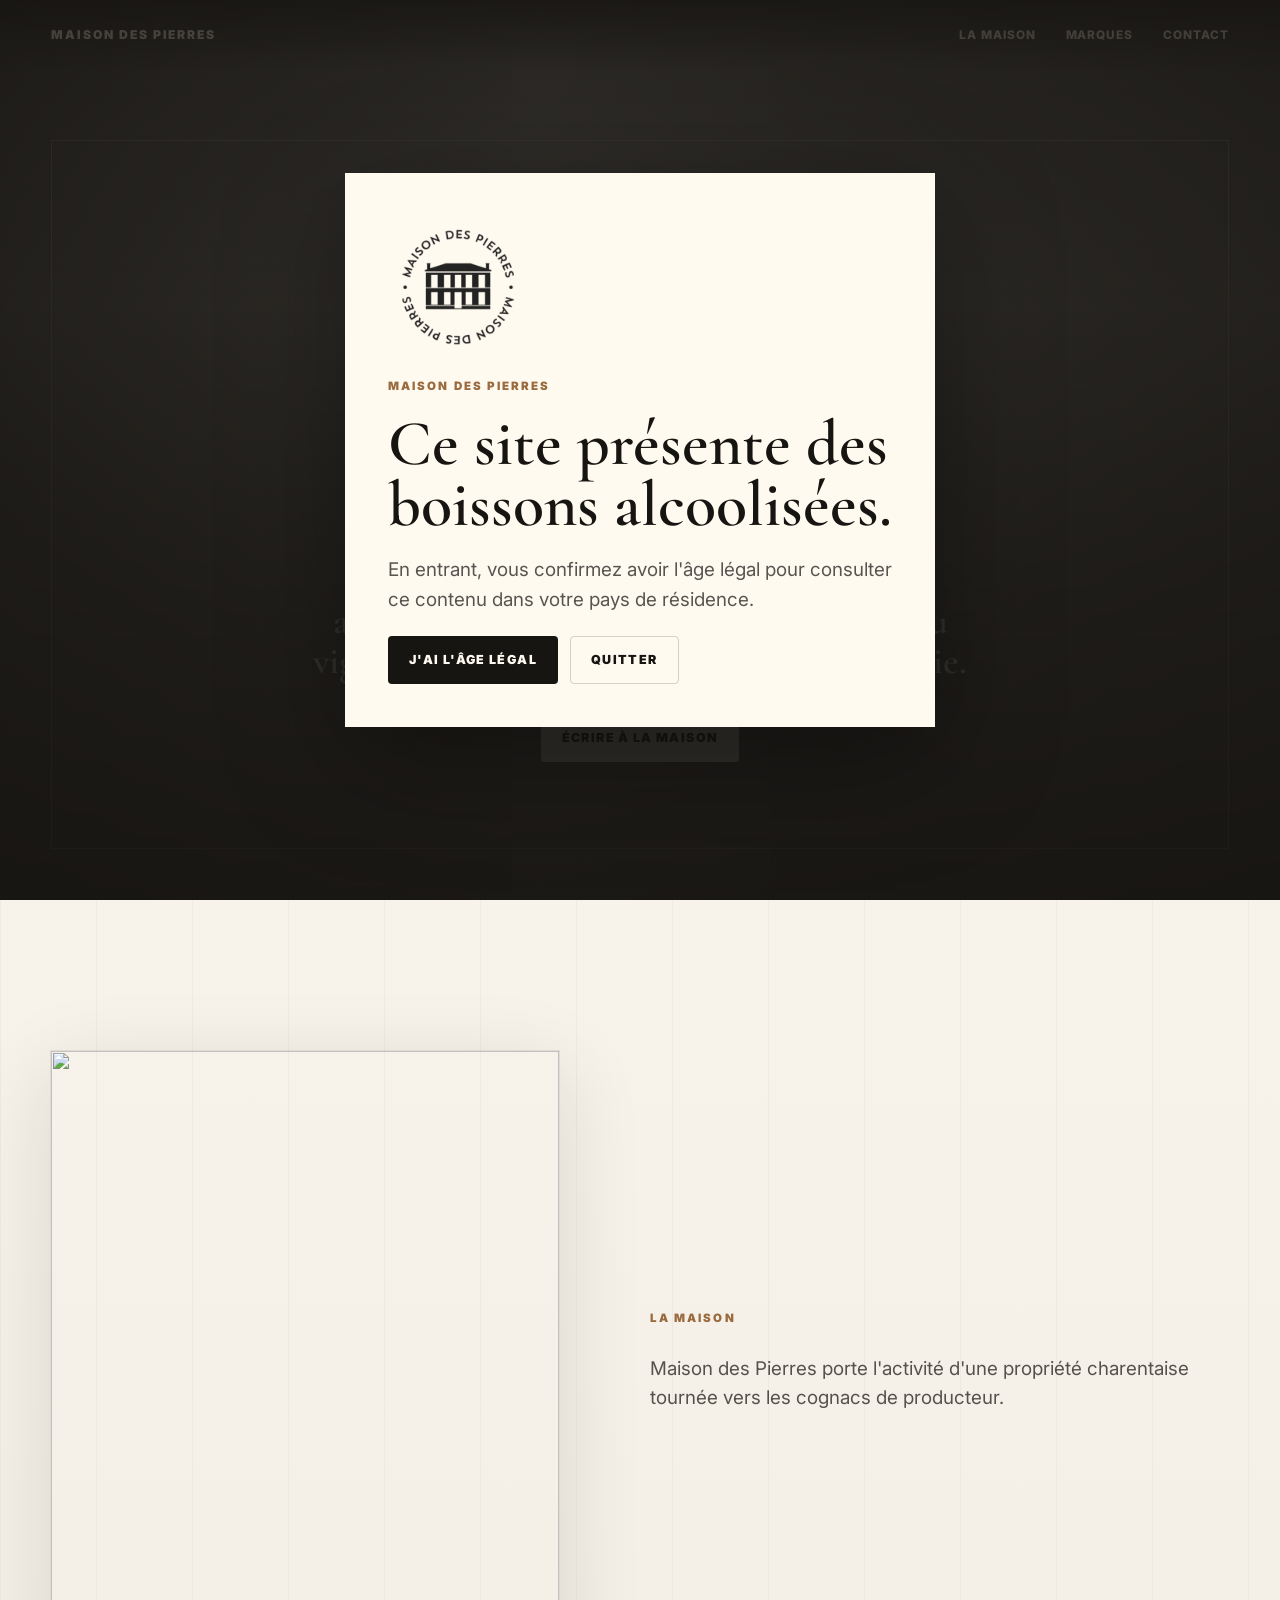
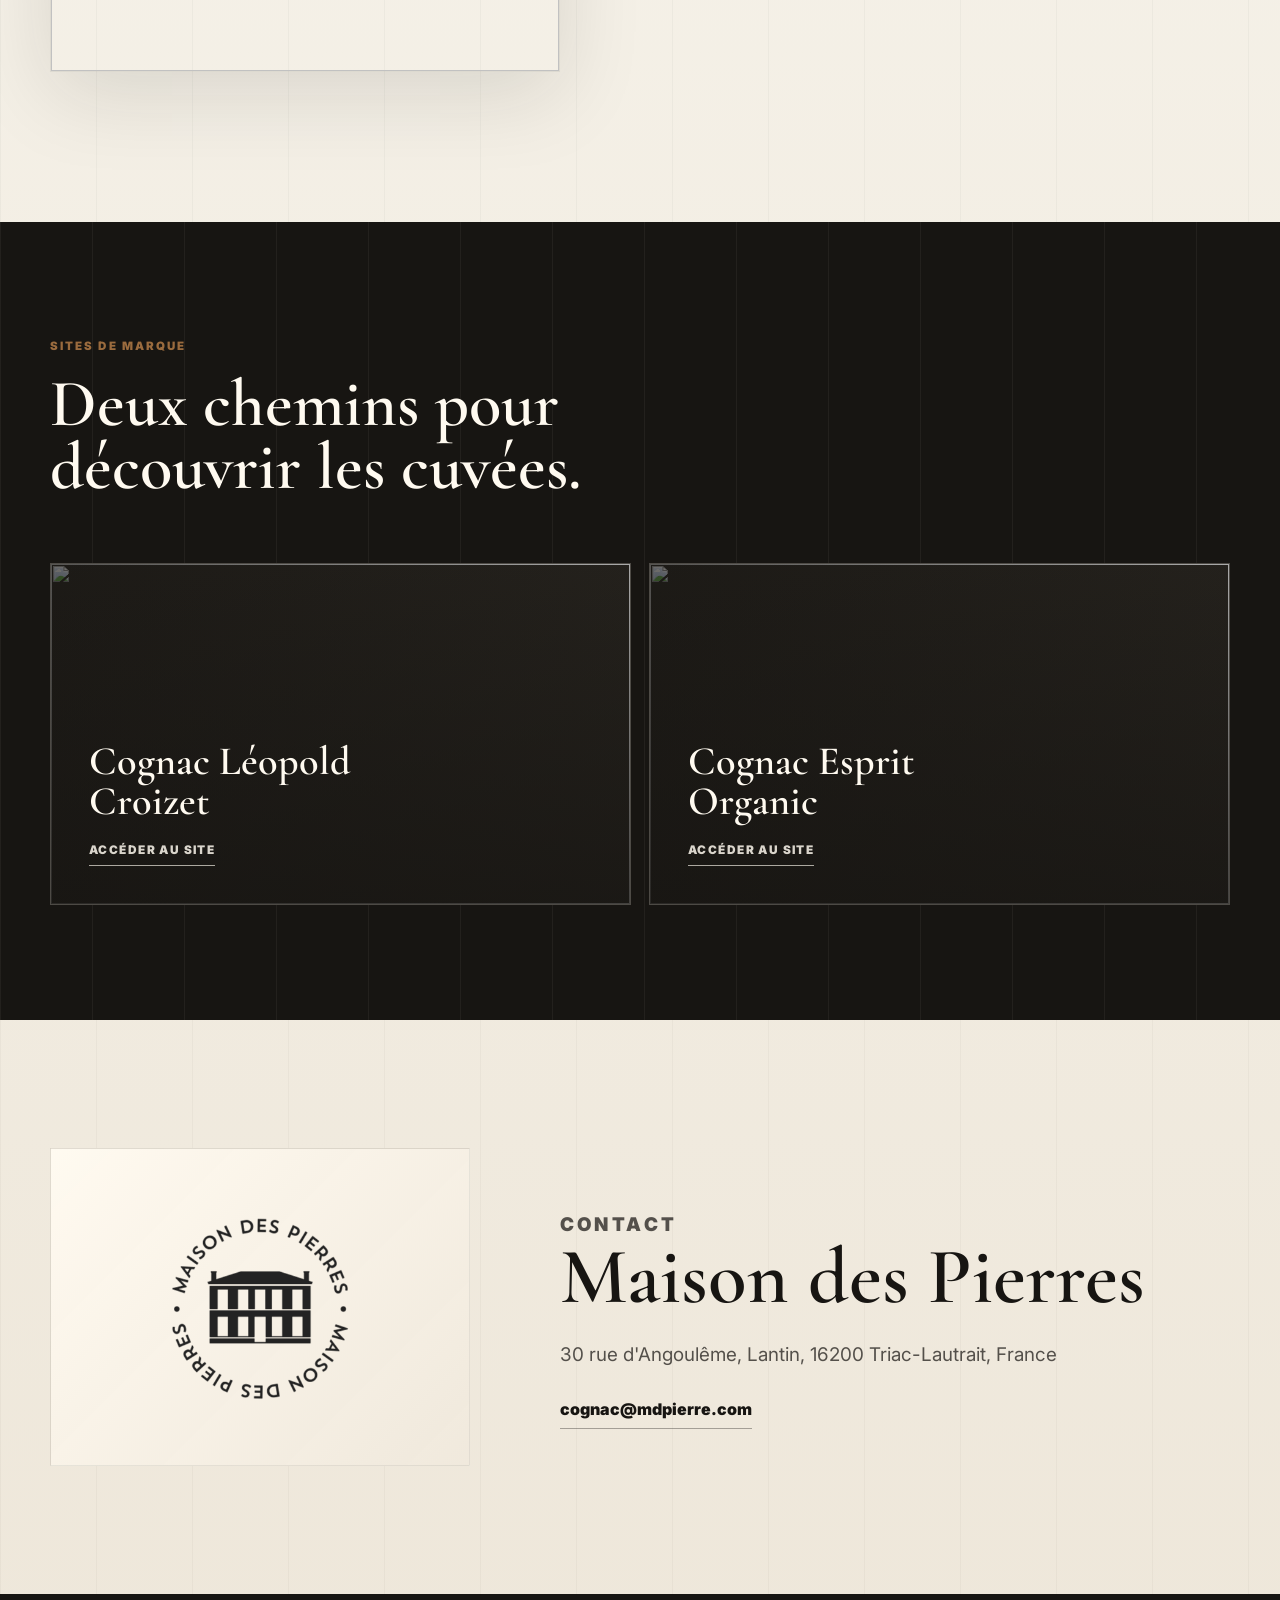
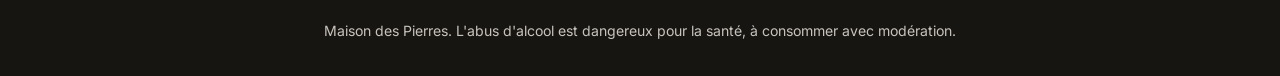
==== commit 45dbaf52: "Remove Maison intro heading" ====
--- a/index.html
+++ b/index.html
@@ -82,7 +82,7 @@
         </div>
       </section>
 
-      <section class="intro" id="maison" aria-labelledby="maison-title">
+      <section class="intro" id="maison" aria-label="La maison">
         <div class="intro__media">
           <img
             src="https://cognac-leopold-croizet.com/wp-content/uploads/2022/02/propriete_02-scaled.jpg"
@@ -91,7 +91,6 @@
         </div>
         <div class="intro__content">
           <p class="eyebrow">La maison</p>
-          <h2 id="maison-title">Une porte d'entrée pour mieux situer Maison des Pierres.</h2>
           <p>
             Maison des Pierres porte l'activité d'une propriété charentaise
             tournée vers les cognacs de producteur.
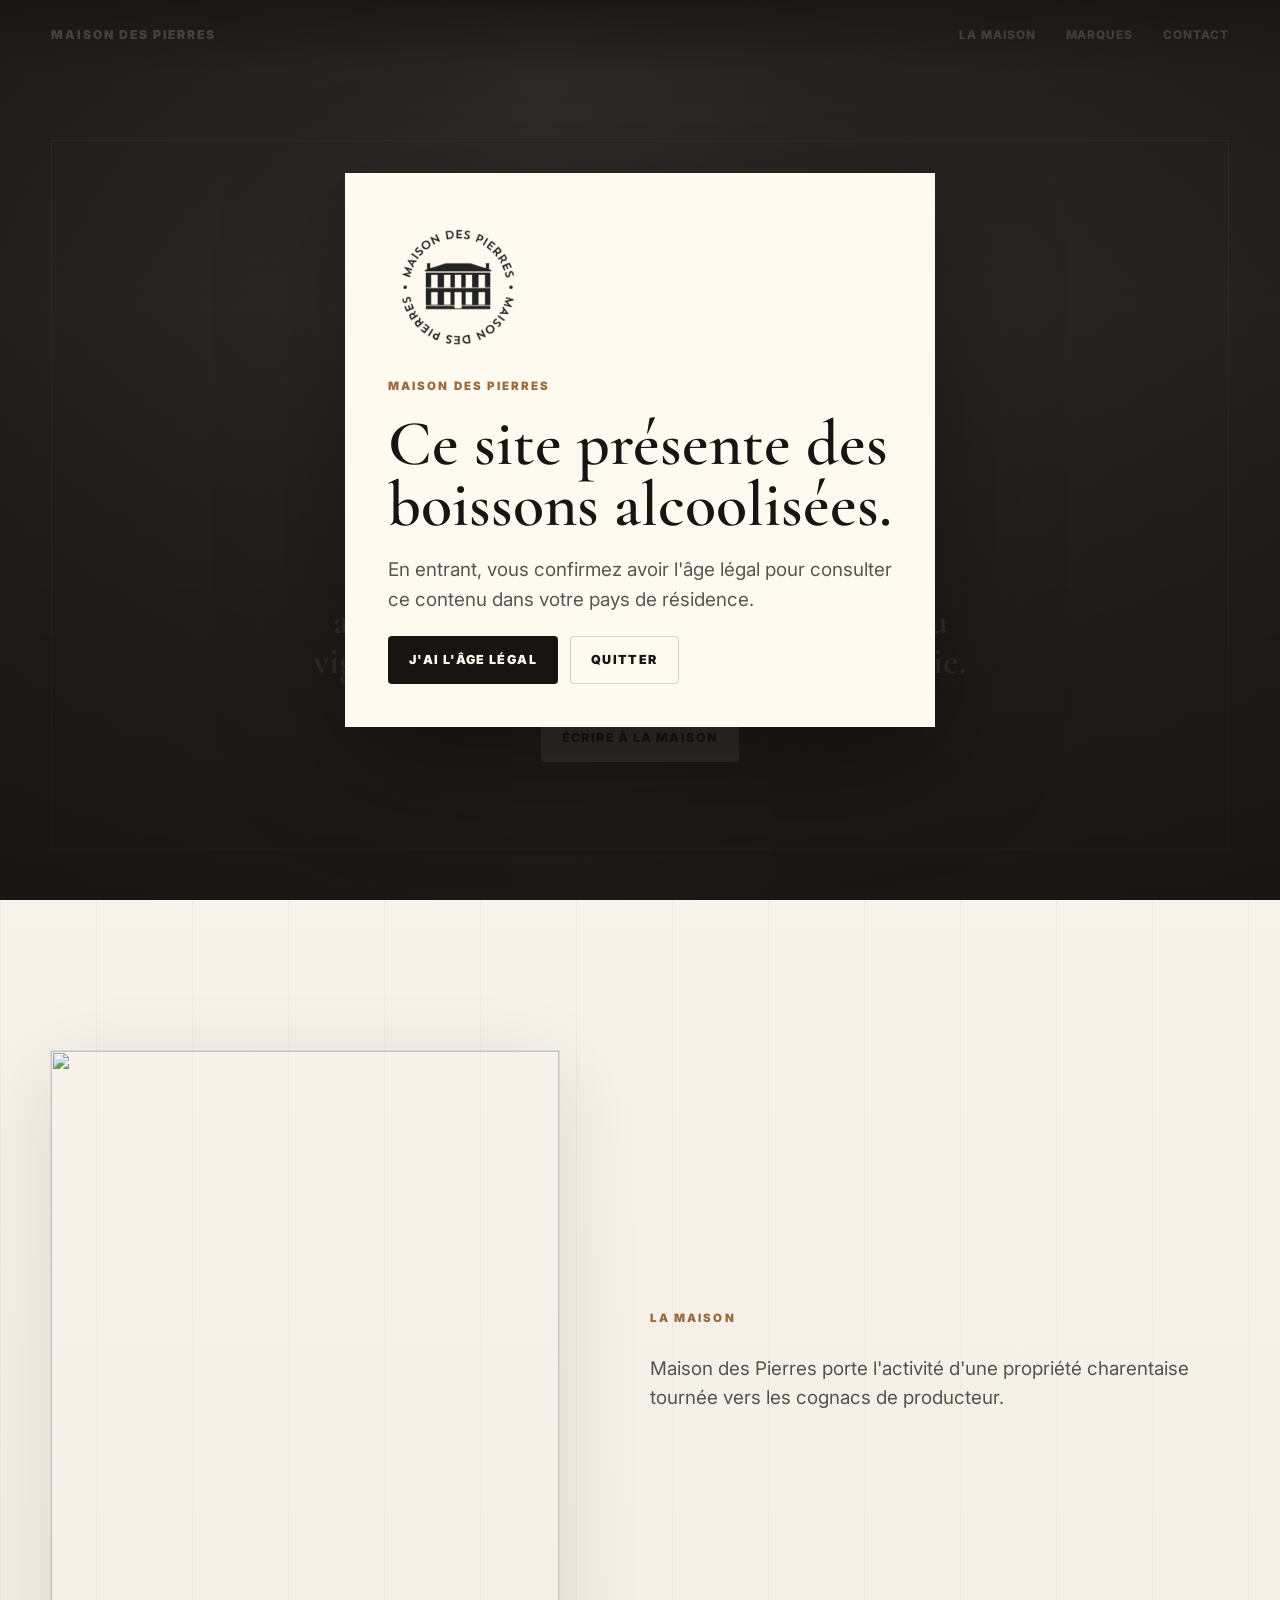
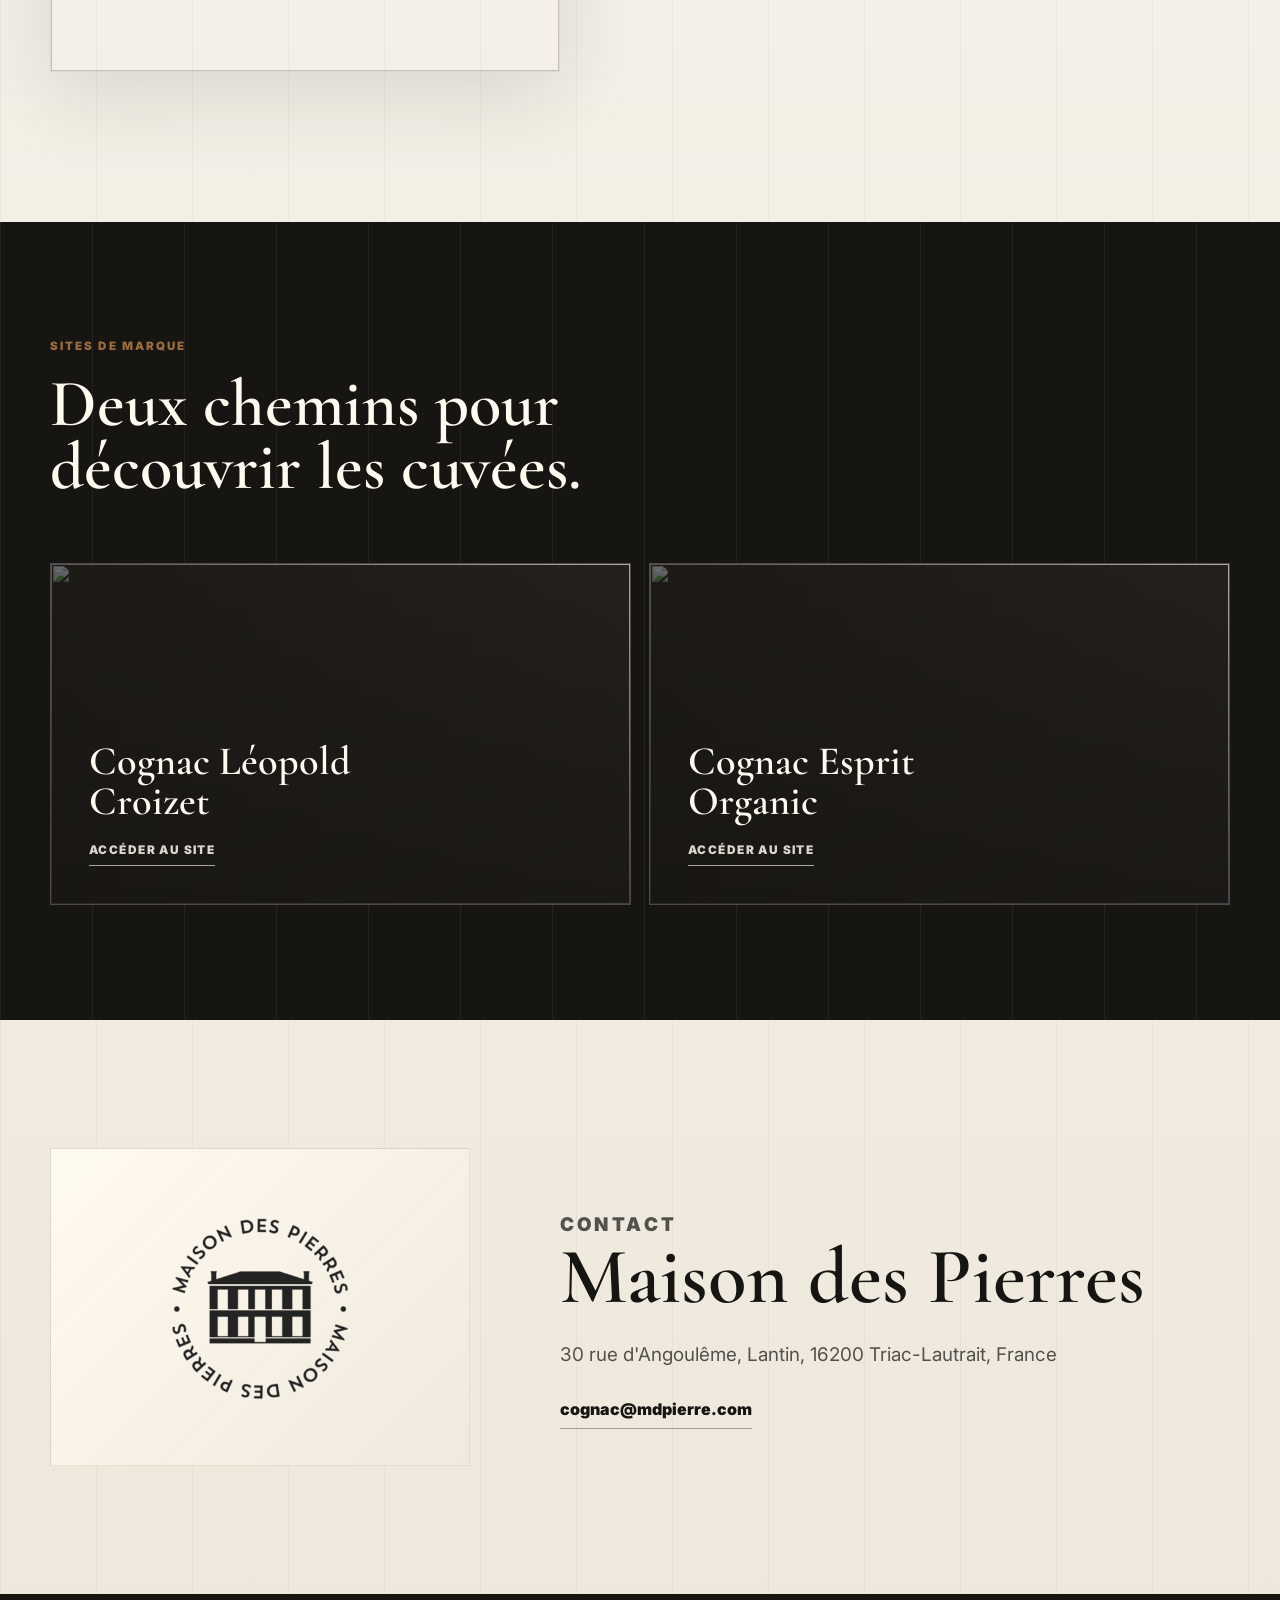
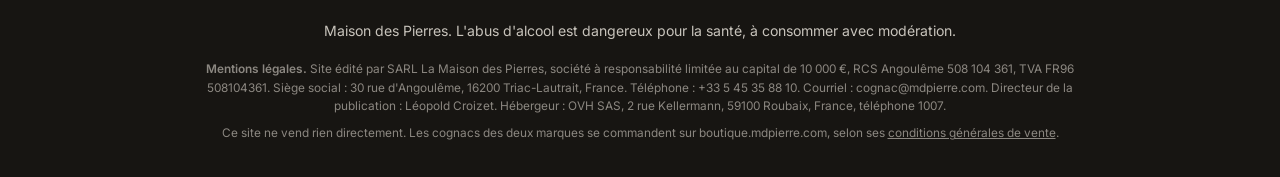
==== commit c2e1a29b: "Mentions légales en pied de page et lien vers les CGV de la boutique Co-Authored-By: Claude Fable 5." ====
--- a/index.html
+++ b/index.html
@@ -3,16 +3,22 @@
   <head>
     <meta charset="utf-8" />
     <meta name="viewport" content="width=device-width, initial-scale=1" />
-    <title>Maison des Pierres | Cognacs de producteurs</title>
+    <title>Maison des Pierres | Maison de cognacs de producteurs en Charente</title>
     <meta
       name="description"
-      content="Maison des Pierres rassemble un vignoble familial charentais, la distillation, l'élevage et la mise en bouteille de cognacs de producteurs."
-    />
+      content="Maison des Pierres est une maison charentaise de cognacs de producteurs à Triac-Lautrait, entre vignoble, distillation, élevage et mise en bouteille."
+    />
+    <meta name="robots" content="index, follow" />
+    <meta name="author" content="Maison des Pierres" />
+    <meta name="geo.region" content="FR-16" />
+    <meta name="geo.placename" content="Triac-Lautrait" />
     <meta name="theme-color" content="#171512" />
-    <meta property="og:title" content="Maison des Pierres" />
+    <meta property="og:site_name" content="Maison des Pierres" />
+    <meta property="og:locale" content="fr_FR" />
+    <meta property="og:title" content="Maison des Pierres | Cognacs de producteurs" />
     <meta
       property="og:description"
-      content="Une maison charentaise de cognacs de producteurs, ancrée dans le vignoble et la pierre calcaire."
+      content="Une maison charentaise de cognacs de producteurs, ancrée dans le vignoble, la distillation et l'élevage des eaux-de-vie."
     />
     <meta property="og:type" content="website" />
     <meta property="og:url" content="https://mdpierre.com/" />
@@ -20,8 +26,79 @@
       property="og:image"
       content="https://cognac-esprit-organic.com/assets/img/brand/hero-old-vine.jpg"
     />
+    <meta
+      property="og:image:alt"
+      content="Vigne charentaise associée à Maison des Pierres"
+    />
+    <meta name="twitter:card" content="summary_large_image" />
+    <meta name="twitter:title" content="Maison des Pierres | Cognacs de producteurs" />
+    <meta
+      name="twitter:description"
+      content="Maison des Pierres, maison charentaise de cognacs de producteurs à Triac-Lautrait."
+    />
+    <meta
+      name="twitter:image"
+      content="https://cognac-esprit-organic.com/assets/img/brand/hero-old-vine.jpg"
+    />
     <link rel="canonical" href="https://mdpierre.com/" />
+    <link rel="sitemap" type="application/xml" href="/sitemap.xml" />
     <link rel="icon" type="image/svg+xml" href="assets/favicon.svg" />
+    <script type="application/ld+json">
+      {
+        "@context": "https://schema.org",
+        "@graph": [
+          {
+            "@type": ["Organization", "LocalBusiness"],
+            "@id": "https://mdpierre.com/#organization",
+            "name": "Maison des Pierres",
+            "url": "https://mdpierre.com/",
+            "logo": "https://mdpierre.com/assets/maison-des-pierres-logo-original.png",
+            "image": "https://cognac-esprit-organic.com/assets/img/brand/hero-old-vine.jpg",
+            "description": "Maison des Pierres est une maison charentaise de cognacs de producteurs à Triac-Lautrait.",
+            "email": "cognac@mdpierre.com",
+            "address": {
+              "@type": "PostalAddress",
+              "streetAddress": "30 rue d'Angoulême, Lantin",
+              "postalCode": "16200",
+              "addressLocality": "Triac-Lautrait",
+              "addressCountry": "FR"
+            },
+            "sameAs": [
+              "https://cognac-leopold-croizet.com/",
+              "https://cognac-esprit-organic.com/"
+            ]
+          },
+          {
+            "@type": "WebSite",
+            "@id": "https://mdpierre.com/#website",
+            "url": "https://mdpierre.com/",
+            "name": "Maison des Pierres",
+            "publisher": {
+              "@id": "https://mdpierre.com/#organization"
+            },
+            "inLanguage": "fr-FR"
+          },
+          {
+            "@type": "WebPage",
+            "@id": "https://mdpierre.com/#webpage",
+            "url": "https://mdpierre.com/",
+            "name": "Maison des Pierres | Maison de cognacs de producteurs en Charente",
+            "description": "Maison des Pierres présente une propriété charentaise tournée vers les cognacs de producteur, avec deux sites de marque dédiés aux cuvées.",
+            "isPartOf": {
+              "@id": "https://mdpierre.com/#website"
+            },
+            "about": {
+              "@id": "https://mdpierre.com/#organization"
+            },
+            "primaryImageOfPage": {
+              "@type": "ImageObject",
+              "url": "https://cognac-esprit-organic.com/assets/img/brand/hero-old-vine.jpg"
+            },
+            "inLanguage": "fr-FR"
+          }
+        ]
+      }
+    </script>
     <link rel="preconnect" href="https://fonts.googleapis.com" />
     <link rel="preconnect" href="https://fonts.gstatic.com" crossorigin />
     <link
@@ -141,6 +218,21 @@
 
     <footer class="site-footer">
       <p>Maison des Pierres. L'abus d'alcool est dangereux pour la santé, à consommer avec modération.</p>
+      <div class="site-footer__legal" id="mentions-legales">
+        <p>
+          <strong>Mentions légales.</strong> Site édité par SARL La Maison des Pierres,
+          société à responsabilité limitée au capital de 10 000 €, RCS Angoulême
+          508 104 361, TVA FR96 508104361. Siège social : 30 rue d'Angoulême,
+          16200 Triac-Lautrait, France. Téléphone : +33 5 45 35 88 10. Courriel :
+          cognac@mdpierre.com. Directeur de la publication : Léopold Croizet.
+          Hébergeur : OVH SAS, 2 rue Kellermann, 59100 Roubaix, France, téléphone 1007.
+        </p>
+        <p>
+          Ce site ne vend rien directement. Les cognacs des deux marques se commandent
+          sur boutique.mdpierre.com, selon ses
+          <a href="https://boutique.mdpierre.com/conditions-generales-de-vente/">conditions générales de vente</a>.
+        </p>
+      </div>
     </footer>
 
     <script src="script.js"></script>
--- a/styles.css
+++ b/styles.css
@@ -428,6 +428,26 @@
   font-size: 0.88rem;
 }
 
+.site-footer__legal {
+  margin-top: 18px;
+}
+
+.site-footer__legal p {
+  margin-top: 8px;
+  font-size: 0.74rem;
+  line-height: 1.6;
+  color: rgba(255, 250, 240, 0.5);
+}
+
+.site-footer__legal strong {
+  font-weight: 600;
+}
+
+.site-footer__legal a {
+  color: inherit;
+  text-decoration: underline;
+}
+
 .age-gate {
   position: fixed;
   inset: 0;
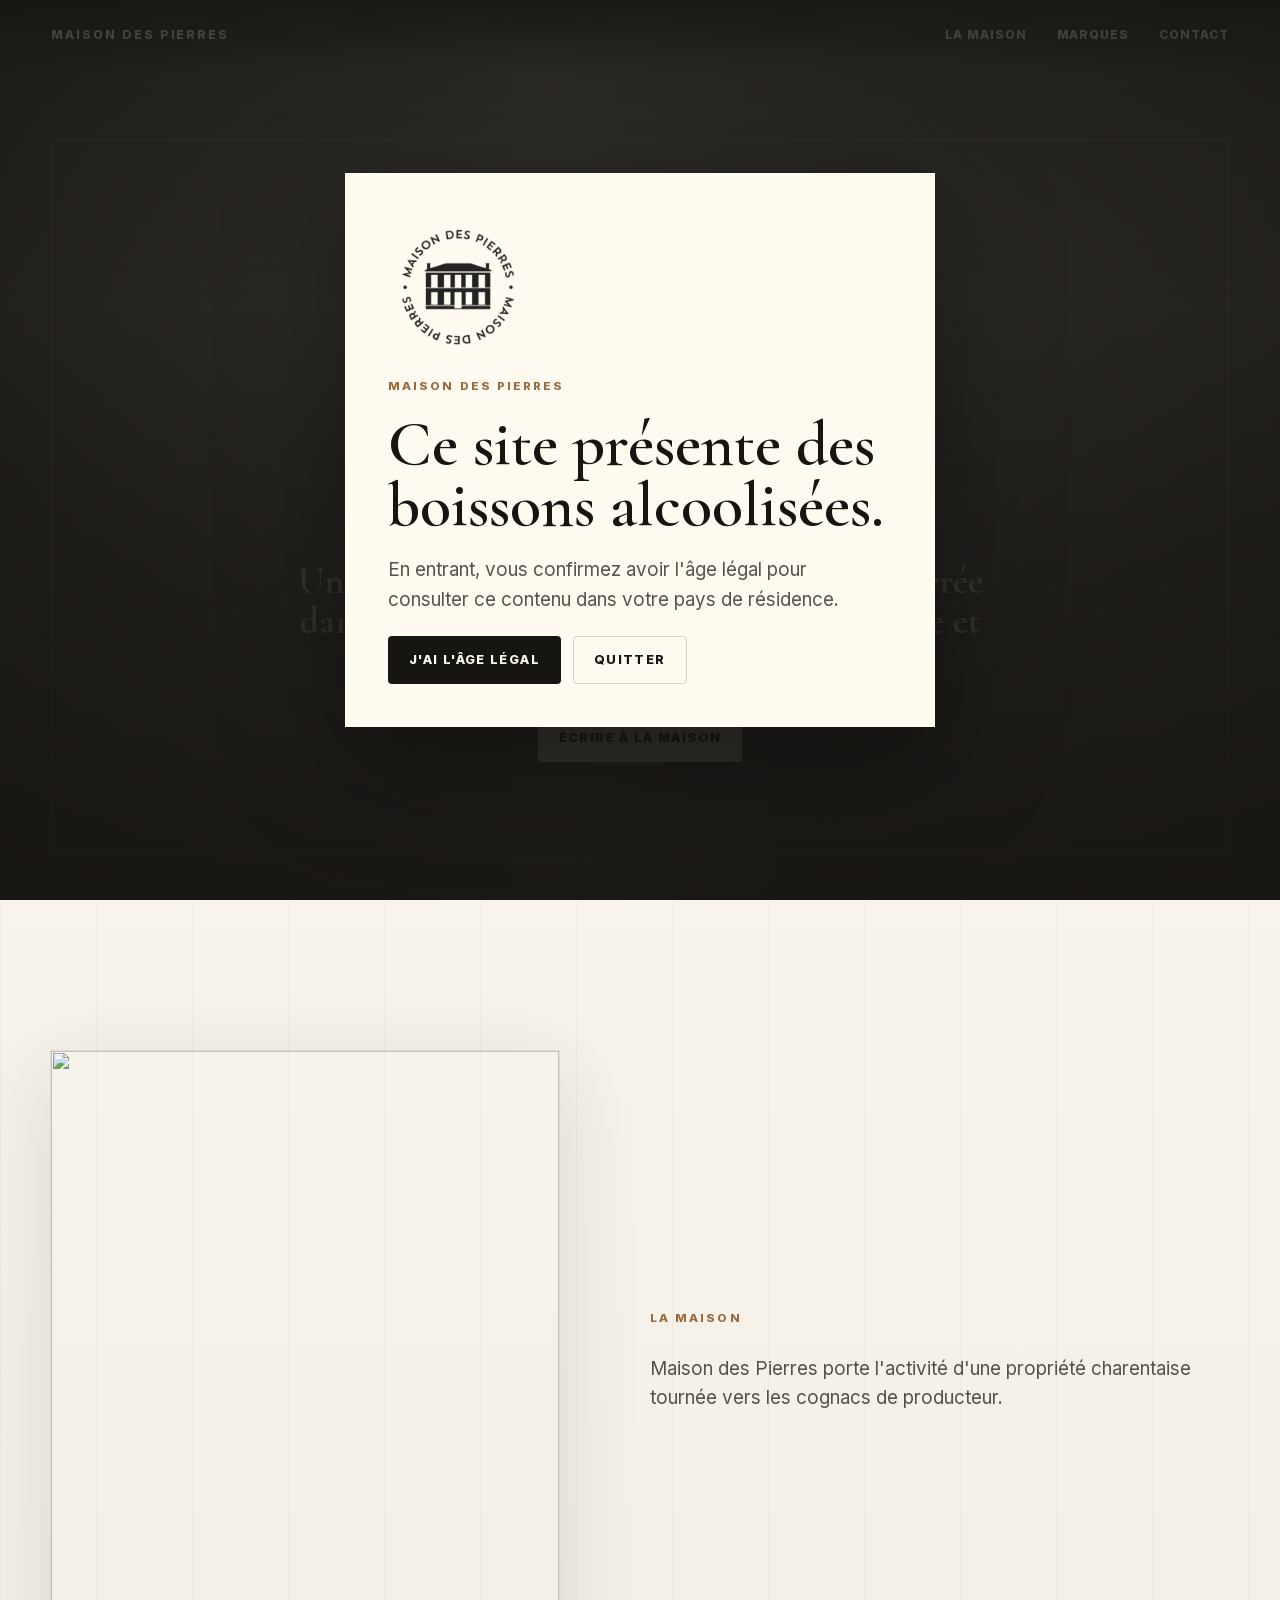
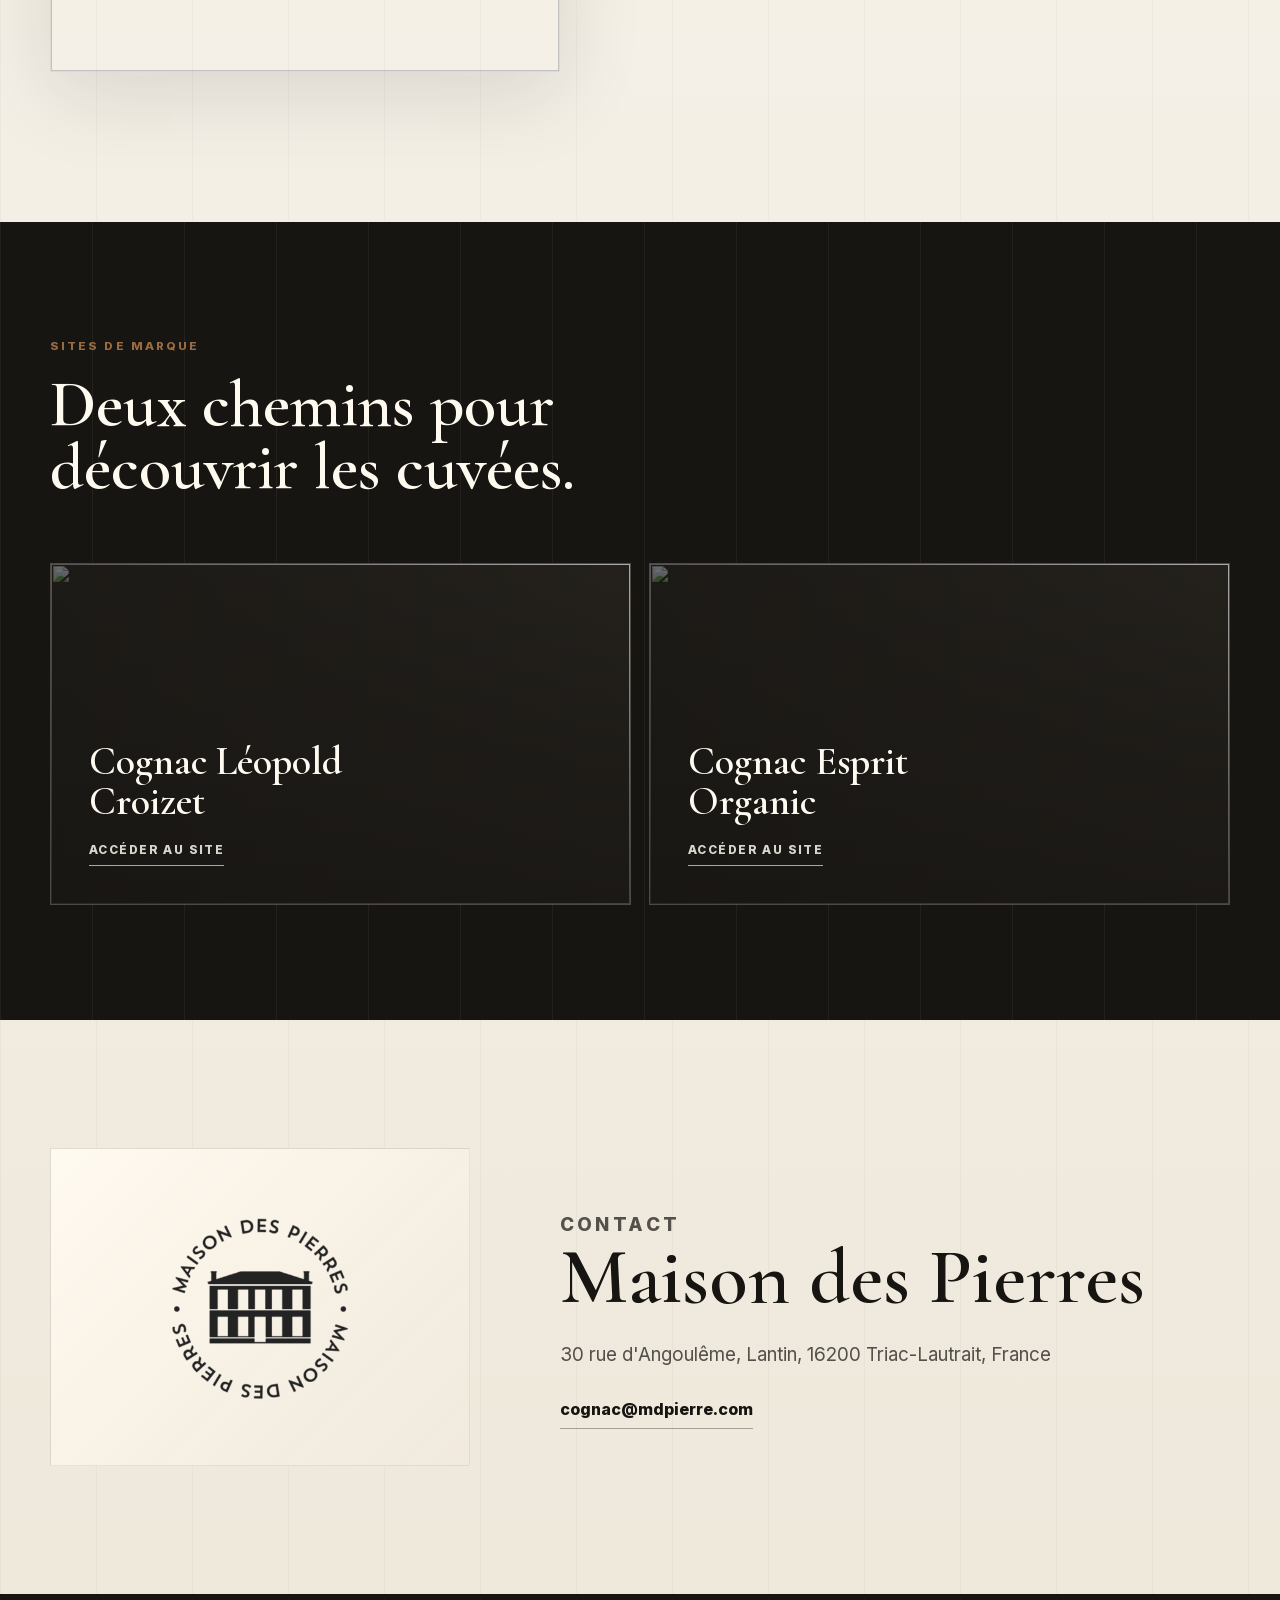
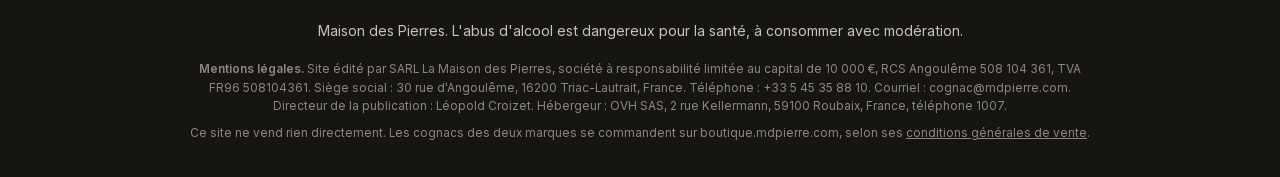
==== commit 4e650953: "Polices servies par le site, plus aucun appel à Google Fonts Co-Authored-By: Claude Fable 5.2 <norep" ====
--- a/index.html
+++ b/index.html
@@ -99,12 +99,7 @@
         ]
       }
     </script>
-    <link rel="preconnect" href="https://fonts.googleapis.com" />
-    <link rel="preconnect" href="https://fonts.gstatic.com" crossorigin />
-    <link
-      href="https://fonts.googleapis.com/css2?family=Cormorant+Garamond:wght@500;600;700&family=Inter:wght@400;500;600;700;800&display=swap"
-      rel="stylesheet"
-    />
+    <link rel="preload" href="assets/fonts/inter-latin.woff2" as="font" type="font/woff2" crossorigin />
     <link rel="stylesheet" href="styles.css" />
   </head>
   <body>
--- a/styles.css
+++ b/styles.css
@@ -1,3 +1,21 @@
+/* Fonts served from this site (no call to Google). Both are open-licence (SIL OFL)
+   variable files, Latin characters only. */
+@font-face {
+  font-family: "Cormorant Garamond";
+  font-style: normal;
+  font-weight: 500 700;
+  font-display: swap;
+  src: url("assets/fonts/cormorant-garamond-latin.woff2") format("woff2");
+}
+
+@font-face {
+  font-family: "Inter";
+  font-style: normal;
+  font-weight: 400 800;
+  font-display: swap;
+  src: url("assets/fonts/inter-latin.woff2") format("woff2");
+}
+
 :root {
   --ink: #171512;
   --charcoal: #26231e;
